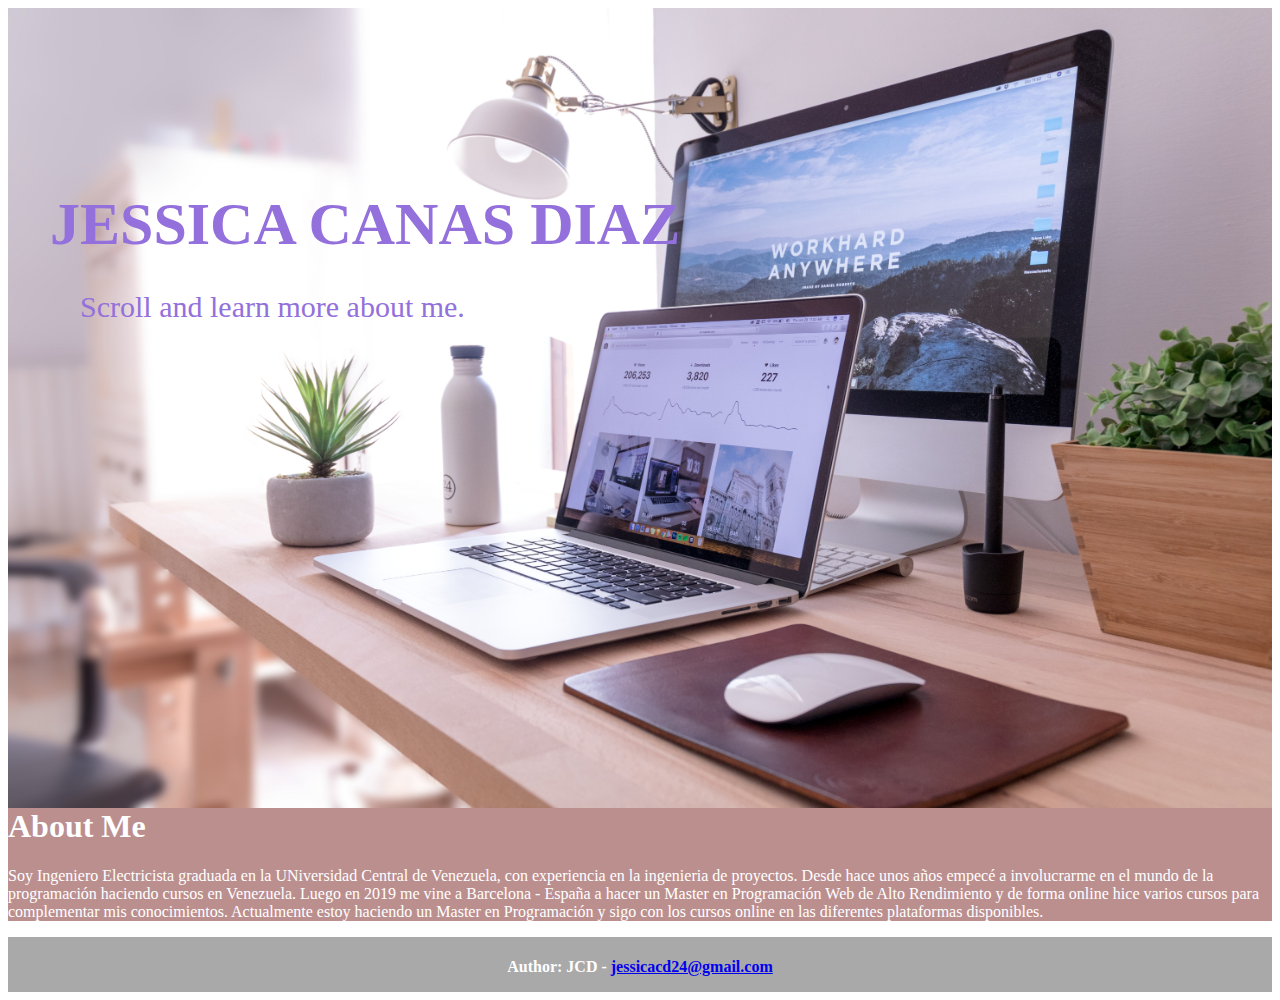
==== index-esp.html @ 5117cfdf "first commit" ====
<!DOCTYPE html>
<html>
<head>
    <title>Curriculum Jessica Canas Diaz</title>
    <link rel="stylesheet" href="css/index.css">
</head>
<body>
    <div class="header">
        <img class="headImage" src="img/desktop.jpg">
        <h1 class="name">JESSICA CANAS DIAZ</h1>
        <p class="learnMore">Scroll and learn more about me.</p>
    </div>
    <div class="aboutMe">
        <h1>About Me</h1>
        <p>Soy Ingeniero Electricista graduada en la UNiversidad Central de Venezuela, con experiencia en la ingenieria de proyectos.
            Desde hace unos años empecé a involucrarme en el mundo de la programación haciendo cursos en Venezuela. Luego en 2019
            me vine a Barcelona - España a hacer un Master en Programación Web de Alto Rendimiento y de forma online hice varios cursos
            para complementar mis conocimientos.
            Actualmente estoy haciendo un Master en Programación y sigo con los cursos online en las diferentes plataformas
            disponibles.
        </p>
    </div>

<footer>
    <p>Author: JCD - <a href="mailto:jessicacd24@gmail.com">jessicacd24@gmail.com</a></p>
</footer>
</body>
</html>
---- css/index.css ----
.headImage
{
    width: 100%;
    height: 800px;
    position: relative;
}

.name
{
    position: absolute;
    top: 150px;
    left: 50px;
    color: mediumpurple;
    font-size: 60px;
}

.learnMore
{
    position: absolute;
    top: 260px;
    left: 80px;
    color: mediumpurple;
    font-size: 30px;
}

.aboutMe
{
    background-color: rosybrown;
    color: white;
    margin-top: -25px;
}

.title
{
    padding-left: 300px;
    padding-top: 50px;
}

.description
{
    padding-left: 40px;
    padding-right: 350px;
    display: inline-block;
    font-size: 30px;
    text-align: justify;
}

.avatar
{
    border-radius: 50%;
    margin-left: 100px;
    height: 280px;
    width: 300px;
    float: left;
    margin-right: 40px;
}

footer
{
    background-color: darkgray;
    color: white;
    font-weight: bolder;
    text-align: center;
    width: 100%;
    text-decoration: none;
    height: 50px;
    padding-top: 5px;
}
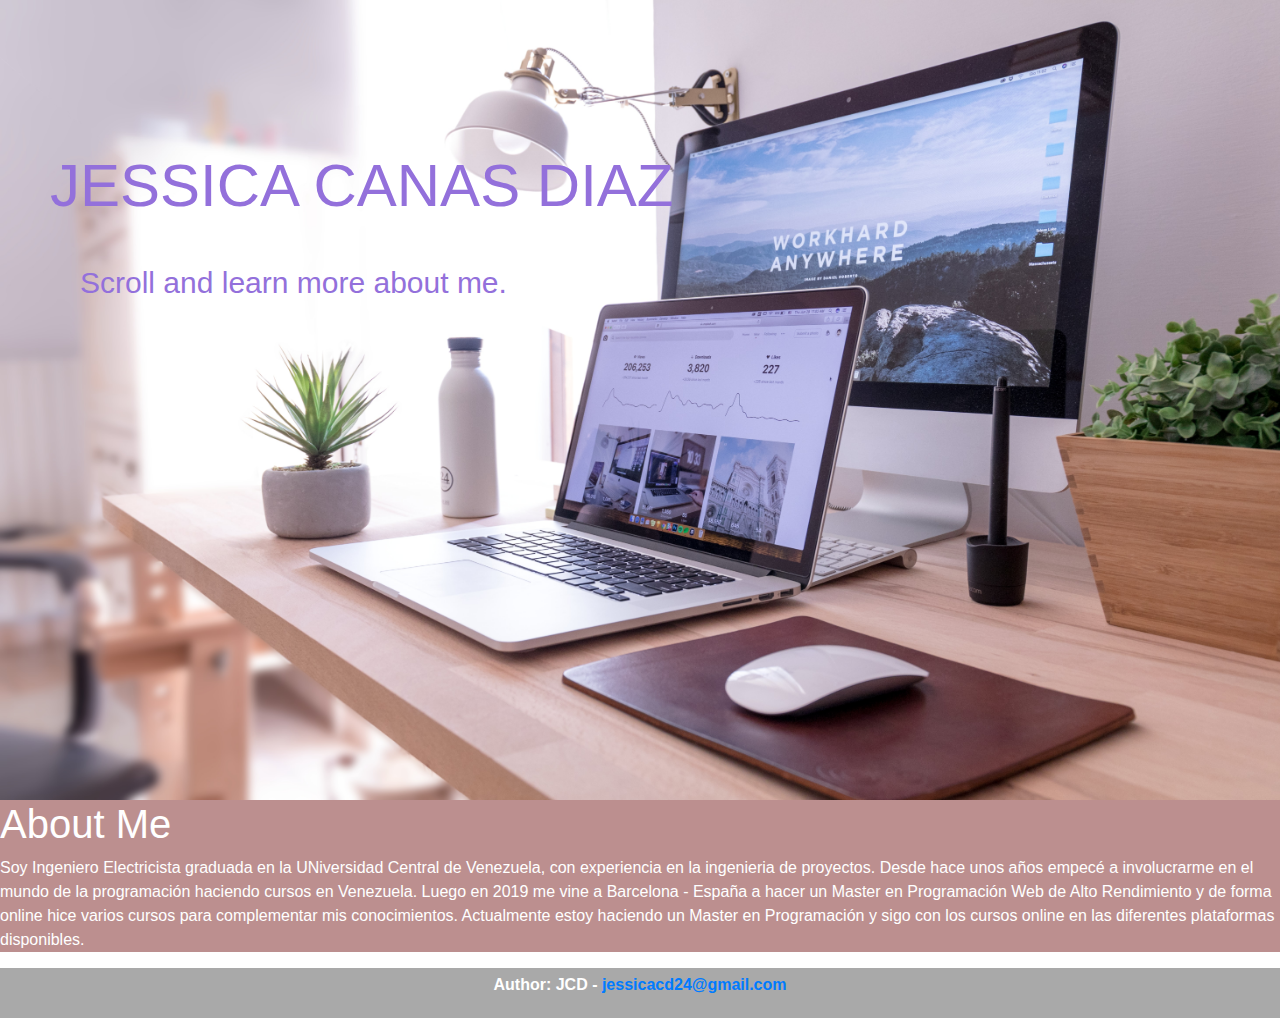
==== commit 79d181d4: "font-awesome, bootstrap and contact" ====
--- a/index-esp.html
+++ b/index-esp.html
@@ -3,6 +3,8 @@
 <head>
     <title>Curriculum Jessica Canas Diaz</title>
     <link rel="stylesheet" href="css/index.css">
+    <link rel="stylesheet" href="fontawesome-free-5.15.1-web/css/fontawesome.min.css">
+    <link rel="stylesheet" href="https://maxcdn.bootstrapcdn.com/bootstrap/4.0.0/css/bootstrap.min.css" integrity="sha384-Gn5384xqQ1aoWXA+058RXPxPg6fy4IWvTNh0E263XmFcJlSAwiGgFAW/dAiS6JXm" crossorigin="anonymous">
 </head>
 <body>
     <div class="header">
--- a/css/index.css
+++ b/css/index.css
@@ -27,13 +27,13 @@
 {
     background-color: rosybrown;
     color: white;
-    margin-top: -25px;
 }
 
 .title
 {
     padding-left: 300px;
     padding-top: 50px;
+    padding-bottom: 50px;
 }
 
 .description
@@ -55,6 +55,14 @@
     margin-right: 40px;
 }
 
+.contact
+{
+    padding-left: 300px;
+    padding-top: 50px;
+    padding-bottom: 20px;
+}
+
+
 footer
 {
     background-color: darkgray;
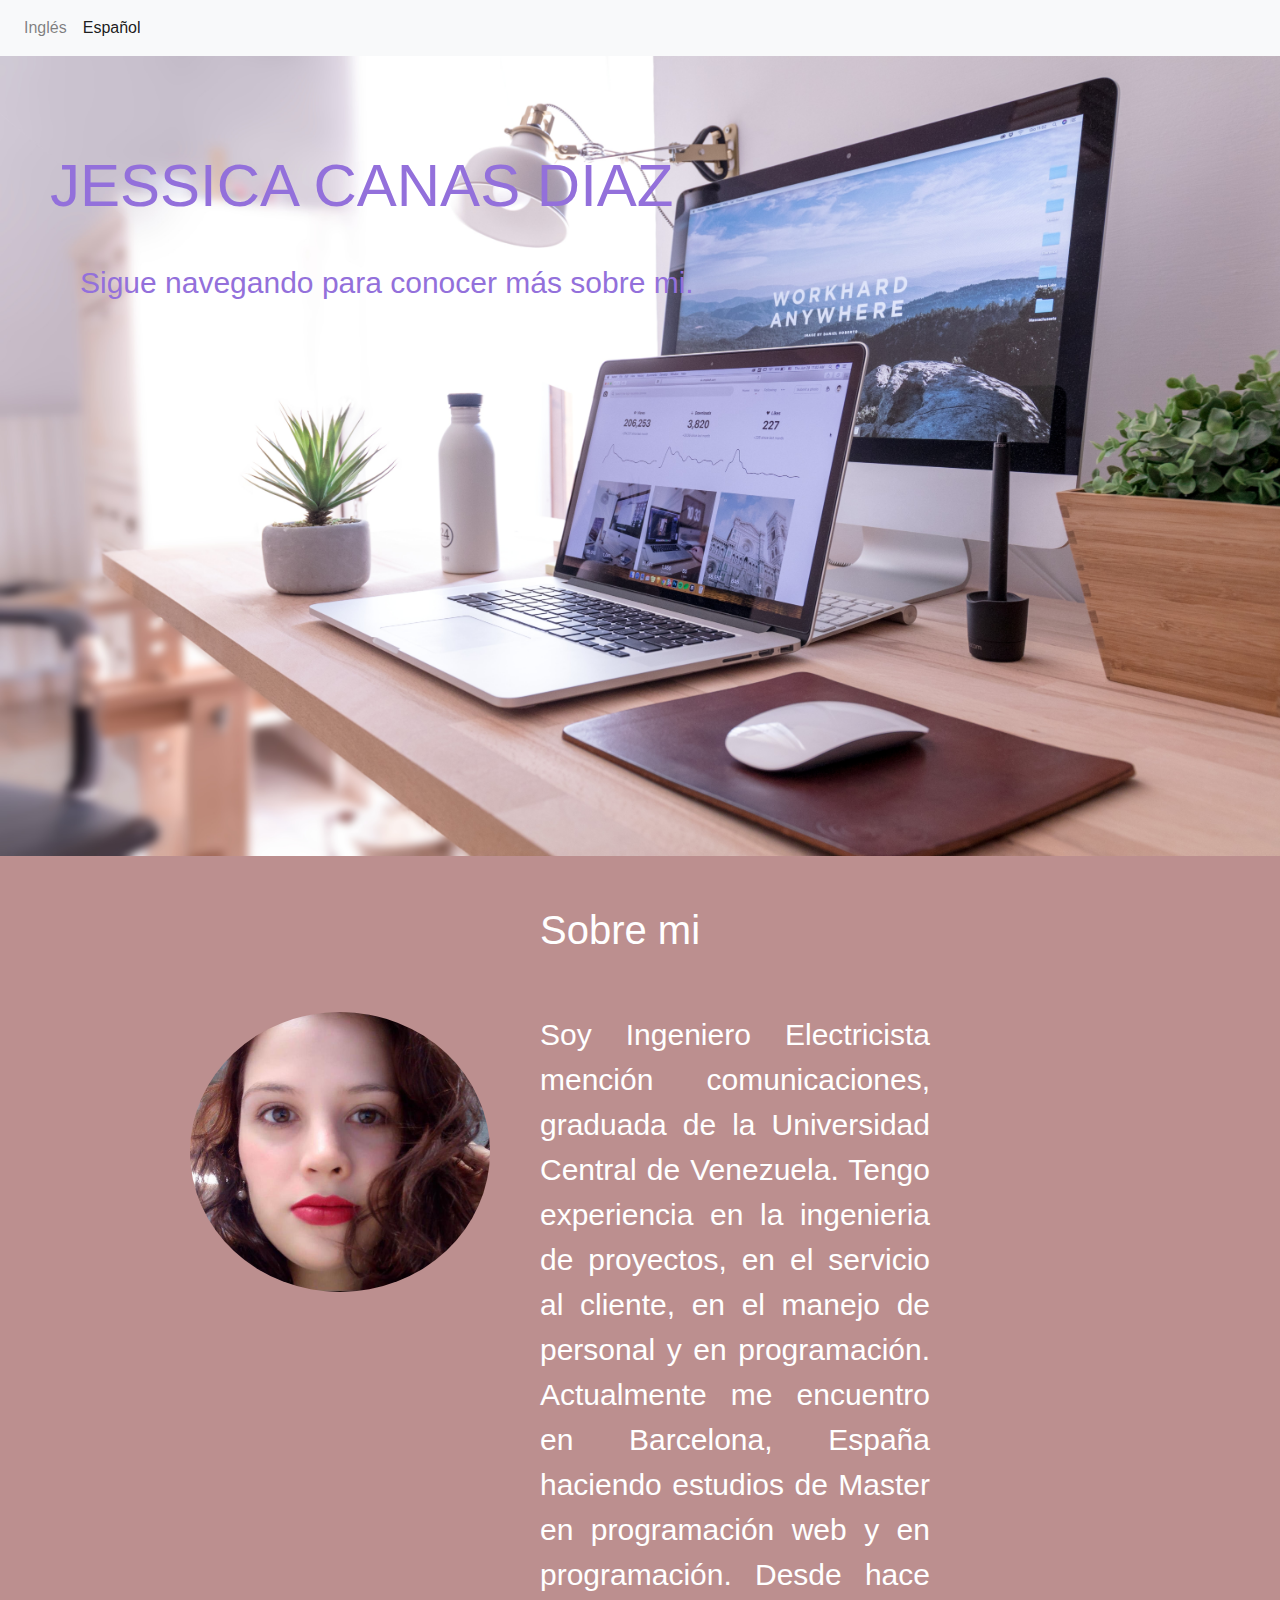
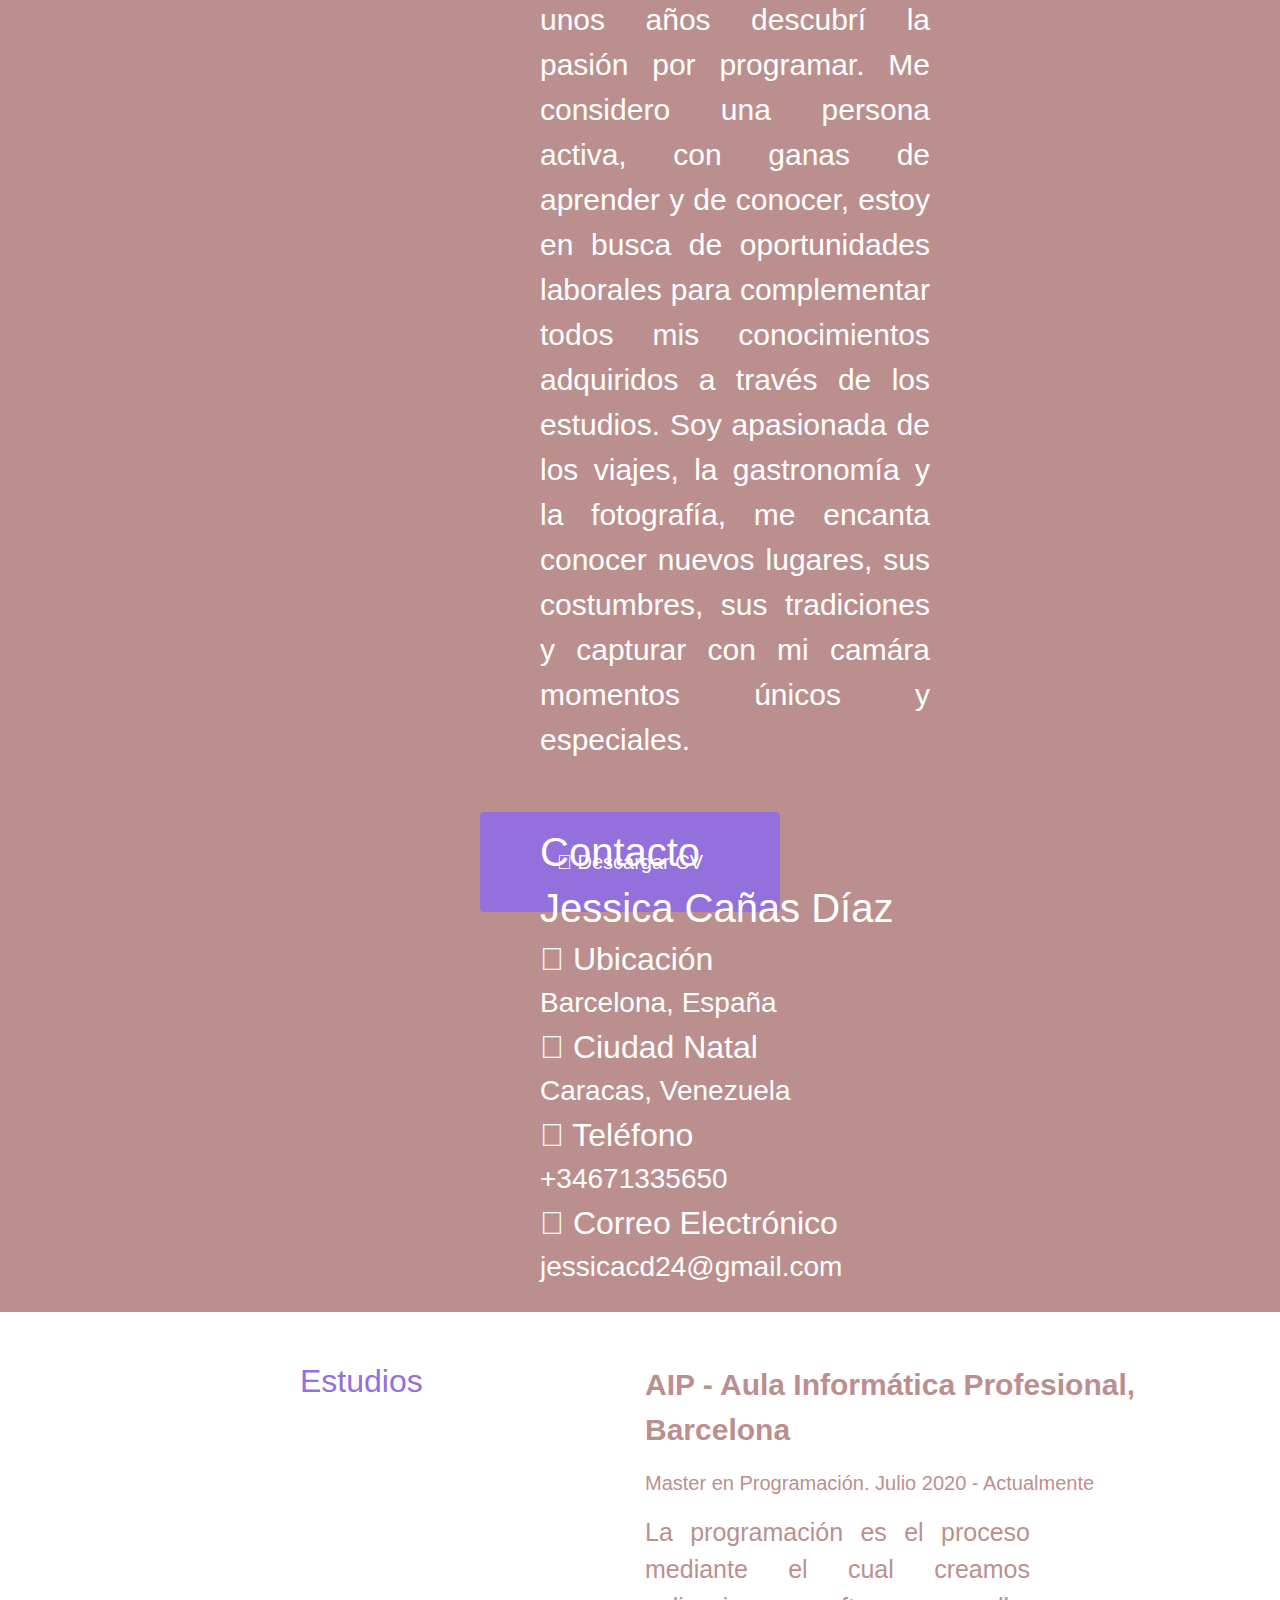
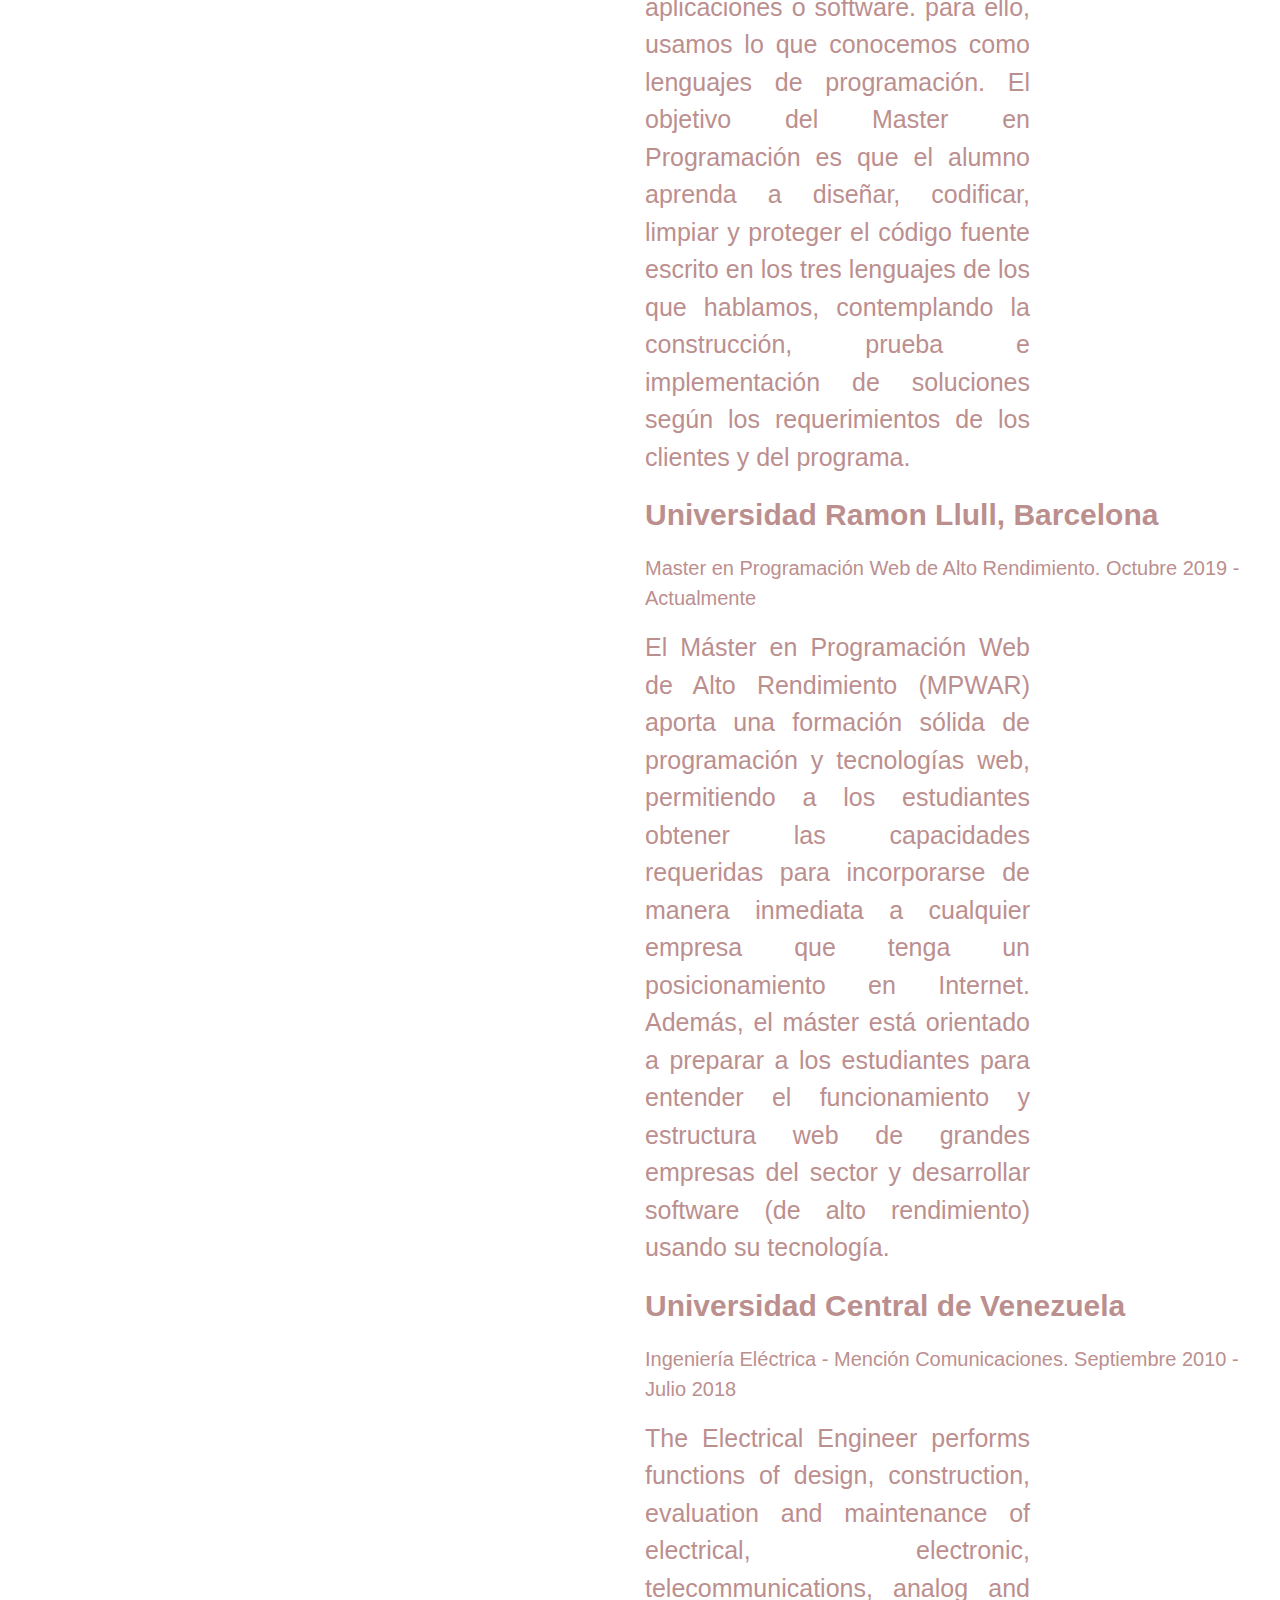
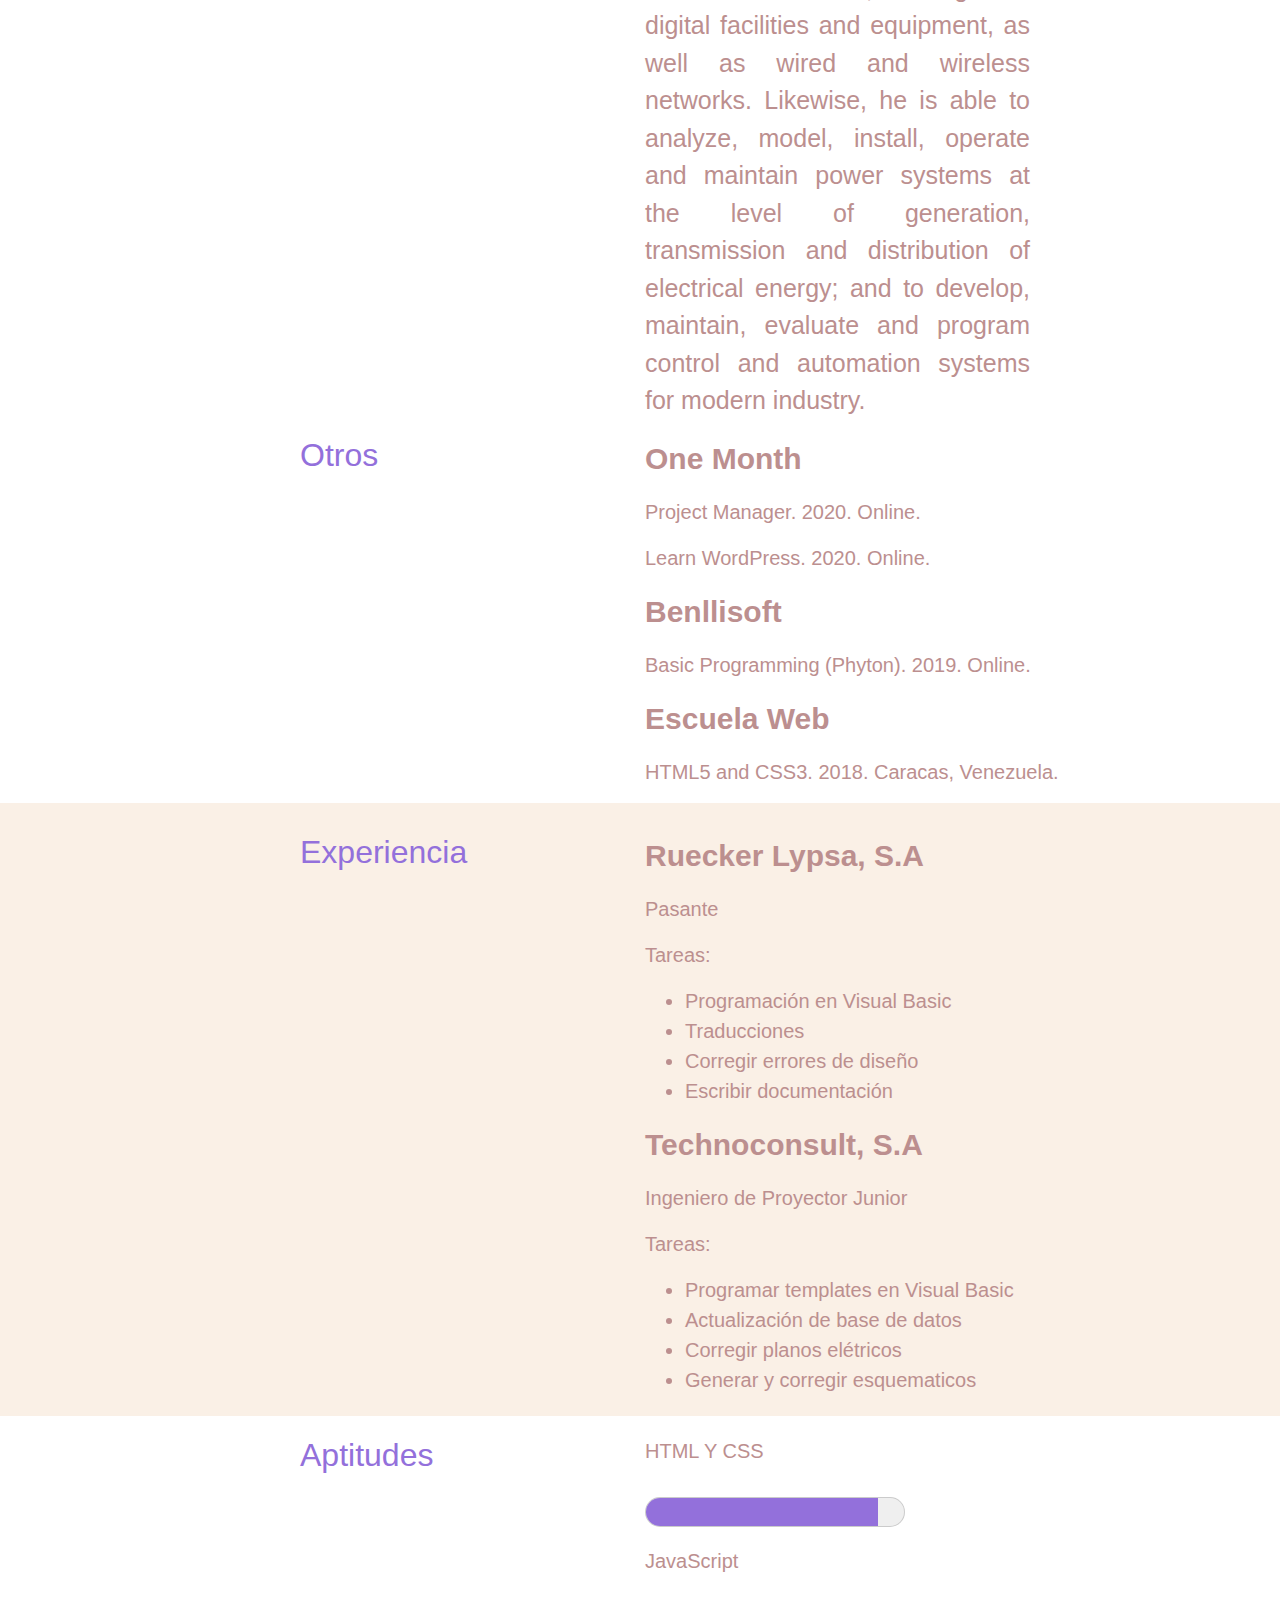
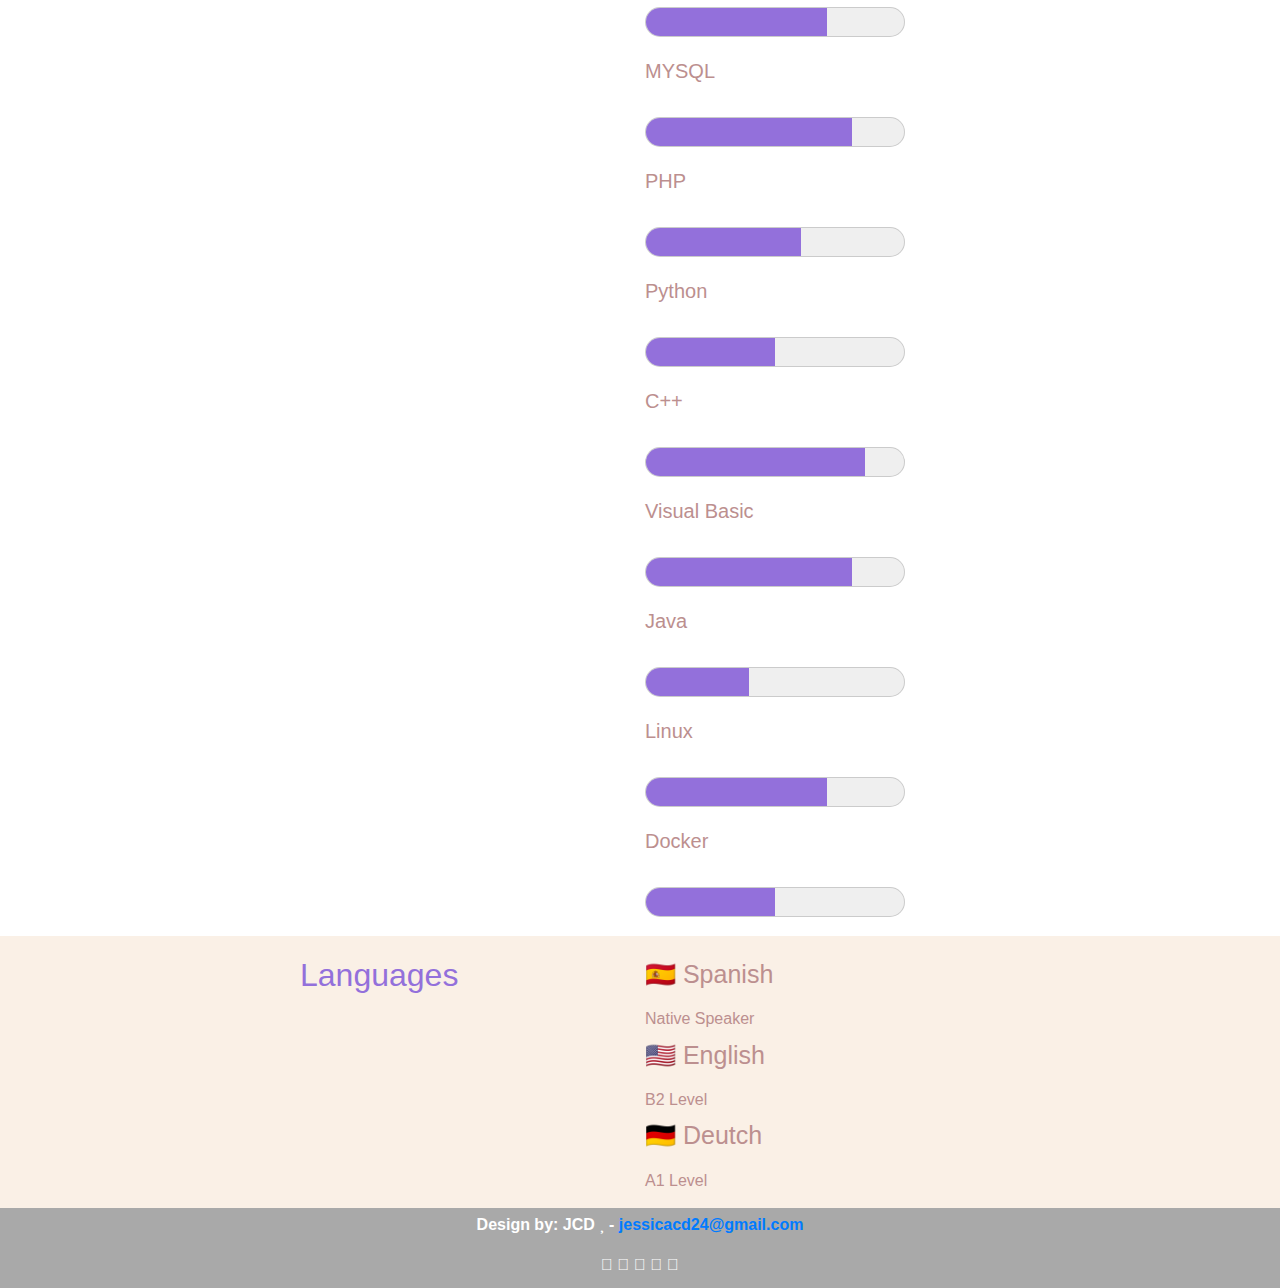
==== commit d4596118: "spanish version" ====
--- a/index-esp.html
+++ b/index-esp.html
@@ -1,30 +1,178 @@
 <!DOCTYPE html>
-<html>
+<html lang="en">
 <head>
+    <meta charset="UTF-8">
+    <meta name="viewport" content="width=device-width, initial-scale=1.0">
+    <meta http-equiv="X-UA-Compatible" content="ie=edge">
     <title>Curriculum Jessica Canas Diaz</title>
+    <link rel="icon" type="image/png" href="img/avatar.png" sizes="64x64">
     <link rel="stylesheet" href="css/index.css">
-    <link rel="stylesheet" href="fontawesome-free-5.15.1-web/css/fontawesome.min.css">
+    <link rel="stylesheet" href="css/fontawesome.min.css">
+    <link rel="stylesheet" href="https://cdnjs.cloudflare.com/ajax/libs/font-awesome/4.6.3/css/font-awesome.min.css">
     <link rel="stylesheet" href="https://maxcdn.bootstrapcdn.com/bootstrap/4.0.0/css/bootstrap.min.css" integrity="sha384-Gn5384xqQ1aoWXA+058RXPxPg6fy4IWvTNh0E263XmFcJlSAwiGgFAW/dAiS6JXm" crossorigin="anonymous">
 </head>
 <body>
-    <div class="header">
-        <img class="headImage" src="img/desktop.jpg">
-        <h1 class="name">JESSICA CANAS DIAZ</h1>
-        <p class="learnMore">Scroll and learn more about me.</p>
+<div class="menu">
+    <nav class="navbar navbar-expand-lg navbar-light bg-light">
+        <button class="navbar-toggler" type="button" data-toggle="collapse" data-target="#navbarNavAltMarkup" aria-controls="navbarNavAltMarkup" aria-expanded="false" aria-label="Toggle navigation">
+            <span class="navbar-toggler-icon"></span>
+        </button>
+        <div class="collapse navbar-collapse" id="navbarNavAltMarkup">
+            <div class="navbar-nav">
+                <a class="nav-item nav-link" href="index.html">Inglés</a>
+                <a class="nav-item nav-link active" href="index-esp.html">Español<span class="sr-only">(current)</span></a>
+            </div>
+        </div>
+    </nav>
+</div>
+<div class="header">
+    <img alt="Desktop" class="headImage" src="img/desktop.jpg"/>
+    <h1 class="name">JESSICA CANAS DIAZ</h1>
+    <p class="learnMore">Sigue navegando para conocer más sobre mi.</p>
+</div>
+<div class="aboutMe">
+    <h1 class="aboutMe-title">Sobre mi</h1>
+    <p class="description"><img alt="Avatar" class="avatar" src="img/avatar.jpeg"/>Soy Ingeniero Electricista mención
+        comunicaciones, graduada de la Universidad Central de Venezuela. Tengo experiencia en la ingenieria
+        de proyectos, en el servicio al cliente, en el manejo de personal y en programación.
+        Actualmente me encuentro en Barcelona, España haciendo estudios de Master en programación web y en
+        programación.
+        Desde hace unos años descubrí la pasión por programar.
+        Me considero una persona activa, con ganas de aprender y de conocer, estoy en busca de oportunidades
+        laborales para complementar todos mis conocimientos adquiridos a través de los estudios.
+        Soy apasionada de los viajes, la gastronomía y la fotografía, me encanta conocer nuevos lugares, sus
+        costumbres, sus tradiciones y capturar con mi camára momentos únicos y especiales.
+    </p>
+    <div class="contact">
+        <h1 class="contactTitle">Contacto</h1>
+        <h1 class="contactName">Jessica Cañas Díaz</h1>
+        <h2><i class="fas fa-globe-americas"></i> Ubicación</h2>
+        <h3>Barcelona, España</h3>
+        <h2><i class="fas fa-globe"> </i> Ciudad Natal</h2>
+        <h3>Caracas, Venezuela</h3>
+        <h2><i class="fas fa-phone-alt"> </i> Teléfono</h2>
+        <h3>+34671335650</h3>
+        <h2><i class="fas fa-envelope-open-text"> </i> Correo Electrónico</h2>
+        <h3>jessicacd24@gmail.com</h3>
     </div>
-    <div class="aboutMe">
-        <h1>About Me</h1>
-        <p>Soy Ingeniero Electricista graduada en la UNiversidad Central de Venezuela, con experiencia en la ingenieria de proyectos.
-            Desde hace unos años empecé a involucrarme en el mundo de la programación haciendo cursos en Venezuela. Luego en 2019
-            me vine a Barcelona - España a hacer un Master en Programación Web de Alto Rendimiento y de forma online hice varios cursos
-            para complementar mis conocimientos.
-            Actualmente estoy haciendo un Master en Programación y sigo con los cursos online en las diferentes plataformas
-            disponibles.
+    <button type="button" class="btn btn-success" id="btn"> <i class="fas fa-download"></i> <a id="resume-link" href="doc/JessicaCanasResume.pdf">Descargar CV</a> </button>
+</div>
+<div class="education">
+    <h2 class="education-title">Estudios</h2>
+    <div class="education-degree">
+        <p class="generic-title">AIP - Aula Informática Profesional, Barcelona</p>
+        <p>Master en Programación. Julio 2020 - Actualmente</p>
+        <p class="generic-description">La programación es el proceso mediante el cual creamos aplicaciones
+            o software. para ello, usamos lo que conocemos como lenguajes de programación. El objetivo del
+            Master en Programación es que el alumno aprenda a diseñar, codificar, limpiar y proteger el
+            código fuente escrito en los tres lenguajes de los que hablamos, contemplando la construcción,
+            prueba e implementación de soluciones según los requerimientos de los clientes y del programa.
+        </p>
+
+        <p class="generic-title">Universidad Ramon Llull, Barcelona</p>
+        <p>Master en Programación Web de Alto Rendimiento. Octubre 2019 - Actualmente</p>
+        <p class="generic-description">El Máster en Programación Web de Alto Rendimiento (MPWAR) aporta
+            una formación sólida de programación y tecnologías web, permitiendo a los estudiantes obtener
+            las capacidades requeridas para incorporarse de manera inmediata a cualquier empresa que tenga
+            un posicionamiento en Internet. Además, el máster está orientado a preparar a los estudiantes
+            para entender el funcionamiento y estructura web de grandes empresas del sector y desarrollar
+            software (de alto rendimiento) usando su tecnología.
+        </p>
+
+        <p class="generic-title">Universidad Central de Venezuela</p>
+        <p>Ingeniería Eléctrica - Mención Comunicaciones. Septiembre 2010 - Julio 2018</p>
+        <p class="generic-description">The Electrical Engineer performs functions of design, construction,
+            evaluation and maintenance of electrical, electronic, telecommunications, analog and digital
+            facilities and equipment, as well as wired and wireless networks. Likewise, he is able to
+            analyze, model, install, operate and maintain power systems at the level of generation,
+            transmission and distribution of electrical energy; and to develop, maintain, evaluate and
+            program control and automation systems for modern industry.
         </p>
     </div>
+    <h2 class="education-title">Otros</h2>
+    <div class="education-degree">
+        <p class="generic-title">One Month</p>
+        <p>Project Manager.  2020. Online.</p>
+        <p>Learn WordPress.  2020. Online.</p>
+        <p class="generic-title">Benllisoft</p>
+        <p>Basic Programming (Phyton).  2019. Online.</p>
+        <p class="generic-title">Escuela Web</p>
+        <p>HTML5 and CSS3.  2018. Caracas, Venezuela.</p>
+    </div>
+</div>
+<div class="work">
+    <h2 class="education-title">Experiencia</h2>
+    <div class="education-degree">
+        <p class="generic-title">Ruecker Lypsa, S.A</p>
+        <p>Pasante</p>
+        <p>Tareas:</p>
+        <ul>
+            <li>Programación en Visual Basic</li>
+            <li>Traducciones</li>
+            <li>Corregir errores de diseño</li>
+            <li>Escribir documentación</li>
+        </ul>
+
+        <p class="generic-title">Technoconsult, S.A</p>
+        <p>Ingeniero de Proyector Junior</p>
+        <p>Tareas:</p>
+        <ul>
+            <li>Programar templates en Visual Basic</li>
+            <li>Actualización de base de datos</li>
+            <li>Corregir planos elétricos</li>
+            <li>Generar y corregir esquematicos</li>
+        </ul>
+    </div>
+</div>
+
+<div class="skills">
+    <h2 class="education-title">Aptitudes</h2>
+
+    <div class="education-degree">
+        <p>HTML Y CSS</p>
+        <meter min="0" max="100" value="90"></meter>
+        <p>JavaScript</p>
+        <meter min="0" max="100" value="70"></meter>
+        <p>MYSQL</p>
+        <meter min="0" max="100" value="80"></meter>
+        <p>PHP</p>
+        <meter min="0" max="100" value="60"></meter>
+        <p>Python</p>
+        <meter min="0" max="100" value="50"></meter>
+        <p>C++</p>
+        <meter min="0" max="100" value="85"></meter>
+        <p>Visual Basic</p>
+        <meter min="0" max="100" value="80"></meter>
+        <p>Java</p>
+        <meter min="0" max="100" value="40"></meter>
+        <p>Linux</p>
+        <meter min="0" max="100" value="70"></meter>
+        <p>Docker</p>
+        <meter min="0" max="100" value="50"></meter>
+    </div>
+</div>
+
+<div class="languages">
+    <h2 class="education-title">Languages</h2>
+    <div class="education-degree">
+        <p style="font-size: 25px;">&#x1F1EA;&#x1F1F8; Spanish</p>
+        <h6>Native Speaker</h6>
+        <p style="font-size: 25px;">&#x1f1fa;&#x1f1f2; English</p>
+        <h6>B2 Level</h6>
+        <p style="font-size: 25px;">&#x1f1e9;&#x1f1ea; Deutch</p>
+        <h6>A1 Level</h6>
+    </div>
+</div>
 
 <footer>
-    <p>Author: JCD - <a href="mailto:jessicacd24@gmail.com">jessicacd24@gmail.com</a></p>
+    <p>Design by: JCD  <i class="fas fa-heart"> </i> - <a href="mailto:jessicacd24@gmail.com">jessicacd24@gmail.com</a></p>
+    <div class="media-author">
+        <i class="fab fa-github-square"><a href="https://github.com/jessicacd24/"></a></i>
+        <i class="fab fa-facebook-square"><a href="https://www.facebook.com/jessica.canas.585"></a></i>
+        <i class="fab fa-twitter-square"><a href="https://twitter.com/jekanas"></a> </i>
+        <i class="fab fa-instagram-square"><a href="https://www.instagram.com/jess_2403/"></a></i>
+        <i class="fab fa-linkedin"><a href="https://www.linkedin.com/in/jessica-ca%C3%B1as-18683a124/"></a> </i>
+    </div>
 </footer>
 </body>
-</html>+</html>
--- a/css/index.css
+++ b/css/index.css
@@ -27,41 +27,149 @@
 {
     background-color: rosybrown;
     color: white;
+    padding-left: 540px;
 }
 
-.title
+.aboutMe-title
 {
-    padding-left: 300px;
     padding-top: 50px;
     padding-bottom: 50px;
 }
 
 .description
 {
-    padding-left: 40px;
     padding-right: 350px;
-    display: inline-block;
     font-size: 30px;
     text-align: justify;
 }
 
 .avatar
 {
+    margin-left: -350px;
     border-radius: 50%;
-    margin-left: 100px;
     height: 280px;
     width: 300px;
-    float: left;
-    margin-right: 40px;
+    position: absolute;
 }
 
 .contact
 {
-    padding-left: 300px;
     padding-top: 50px;
     padding-bottom: 20px;
 }
 
+#btn
+{
+    float: right;
+    margin-top: -500px;
+    margin-right: 500px;
+    width: 300px;
+    height: 100px;
+    font-size: 20px;
+    background-color: mediumpurple;
+    border-color: mediumpurple;
+    cursor: pointer;
+}
+
+#btn:focus
+{
+    outline: none;
+    box-shadow: none;
+    border:2px solid transparent;
+    background-color: purple;
+}
+
+#btn:hover
+{
+    background-color: purple;
+    border:2px solid transparent;
+    box-shadow: none;
+}
+
+#resume-link:link, #resume-link:visited, #resume-link:active
+{
+    text-decoration:none;
+    color: white;
+}
+
+.education
+{
+    background-color: white;
+    padding-top: 50px;
+}
+
+.education-title
+{
+    padding-left: 300px;
+    color: mediumpurple;
+    float: left;
+}
+
+.generic-title
+{
+    font-weight: bolder;
+    font-size: 30px;
+}
+
+.generic-description
+{
+    text-align: justify;
+    font-size: 25px;
+    padding-right: 250px;
+}
+
+.education-degree
+{
+    padding-left: 645px;
+    font-size: 20px;
+    color: rosybrown;
+}
+
+.work
+{
+    background-color: linen;
+    padding-top: 30px;
+    padding-bottom: 5px;
+}
+
+#ruecker
+{
+    padding-left: 265px;
+}
+
+#technoconsult
+{
+    padding-left: 640px;
+}
+
+.skills
+{
+    background-color: white;
+    padding-top: 20px;
+}
+
+#html
+{
+    padding-left: 265px;
+}
+
+.languages
+{
+    background-color: linen;
+    padding-top: 20px;
+    padding-bottom: 10px;
+}
+
+meter
+{
+    height: 60px;
+    width: 260px;
+}
+
+meter::-webkit-meter-optimum-value
+{
+    background: mediumpurple;
+}
 
 footer
 {
@@ -71,6 +179,6 @@
     text-align: center;
     width: 100%;
     text-decoration: none;
-    height: 50px;
+    height: 80px;
     padding-top: 5px;
 }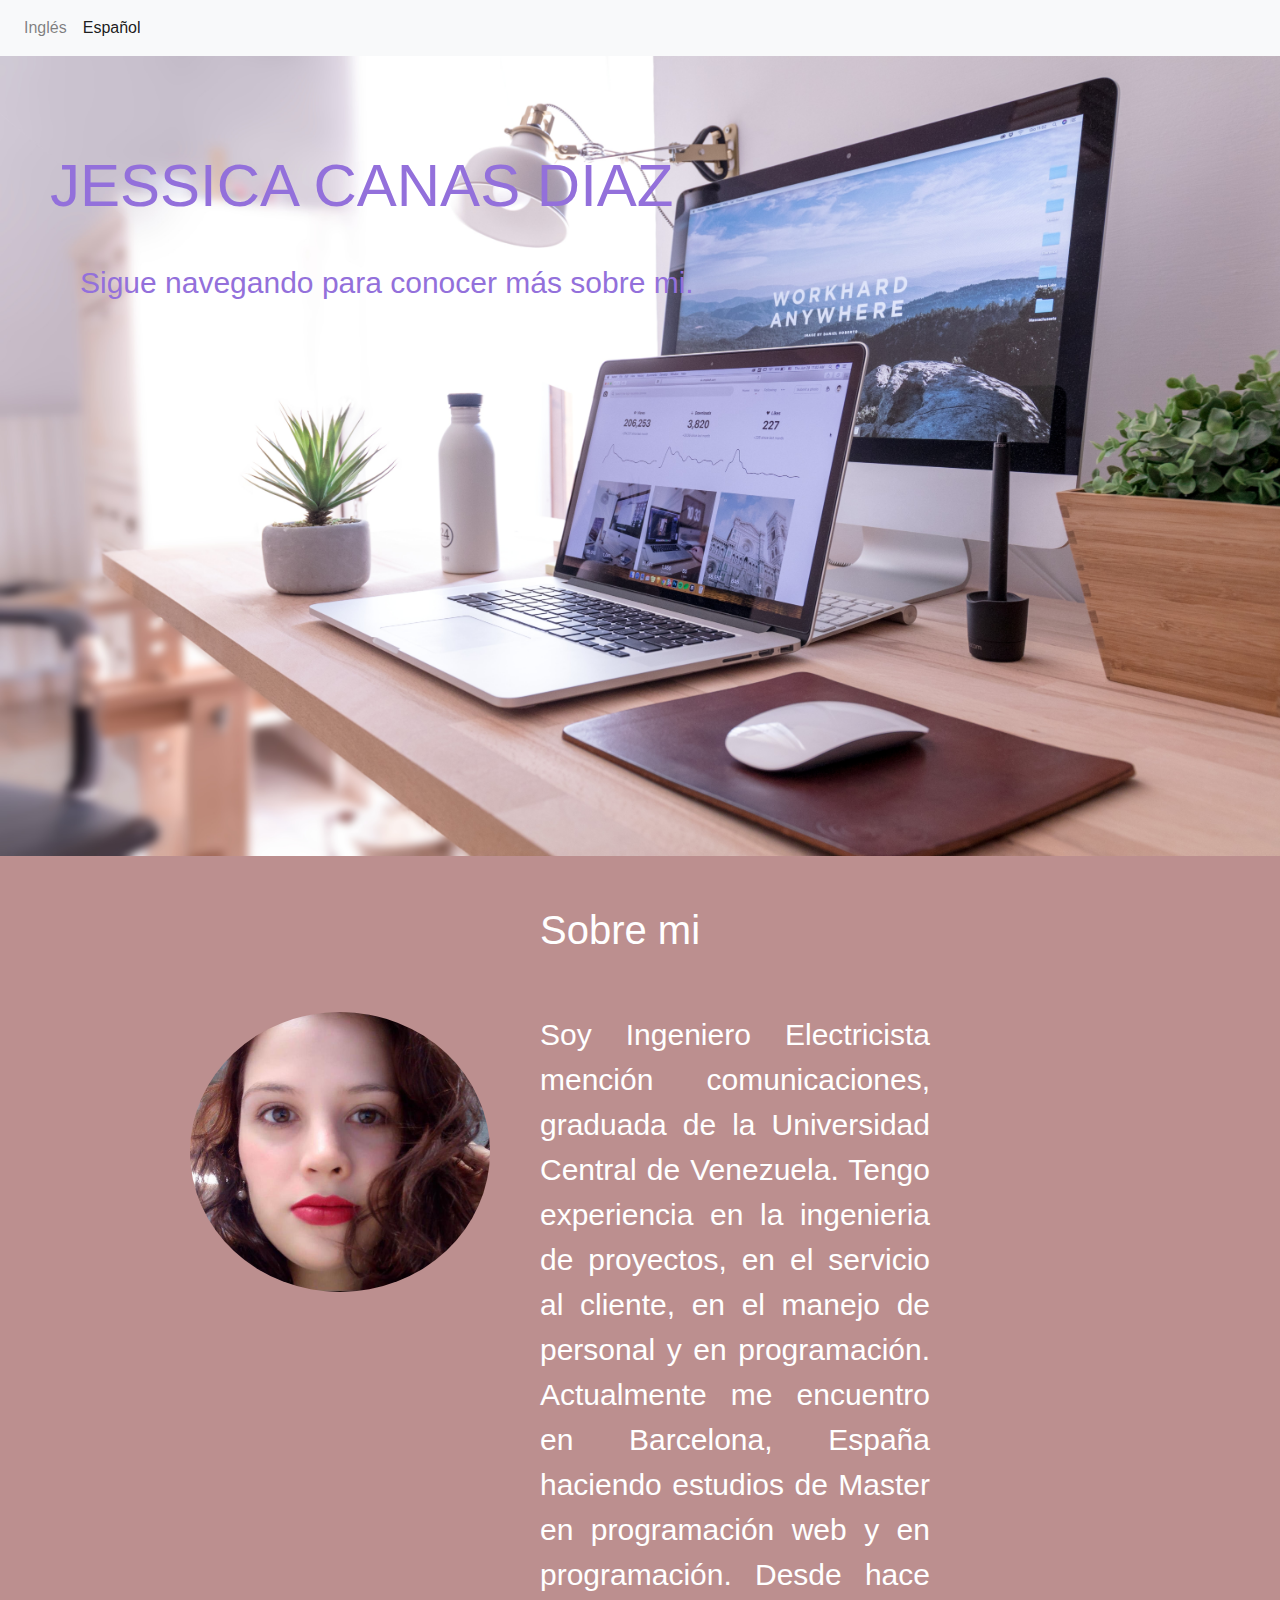
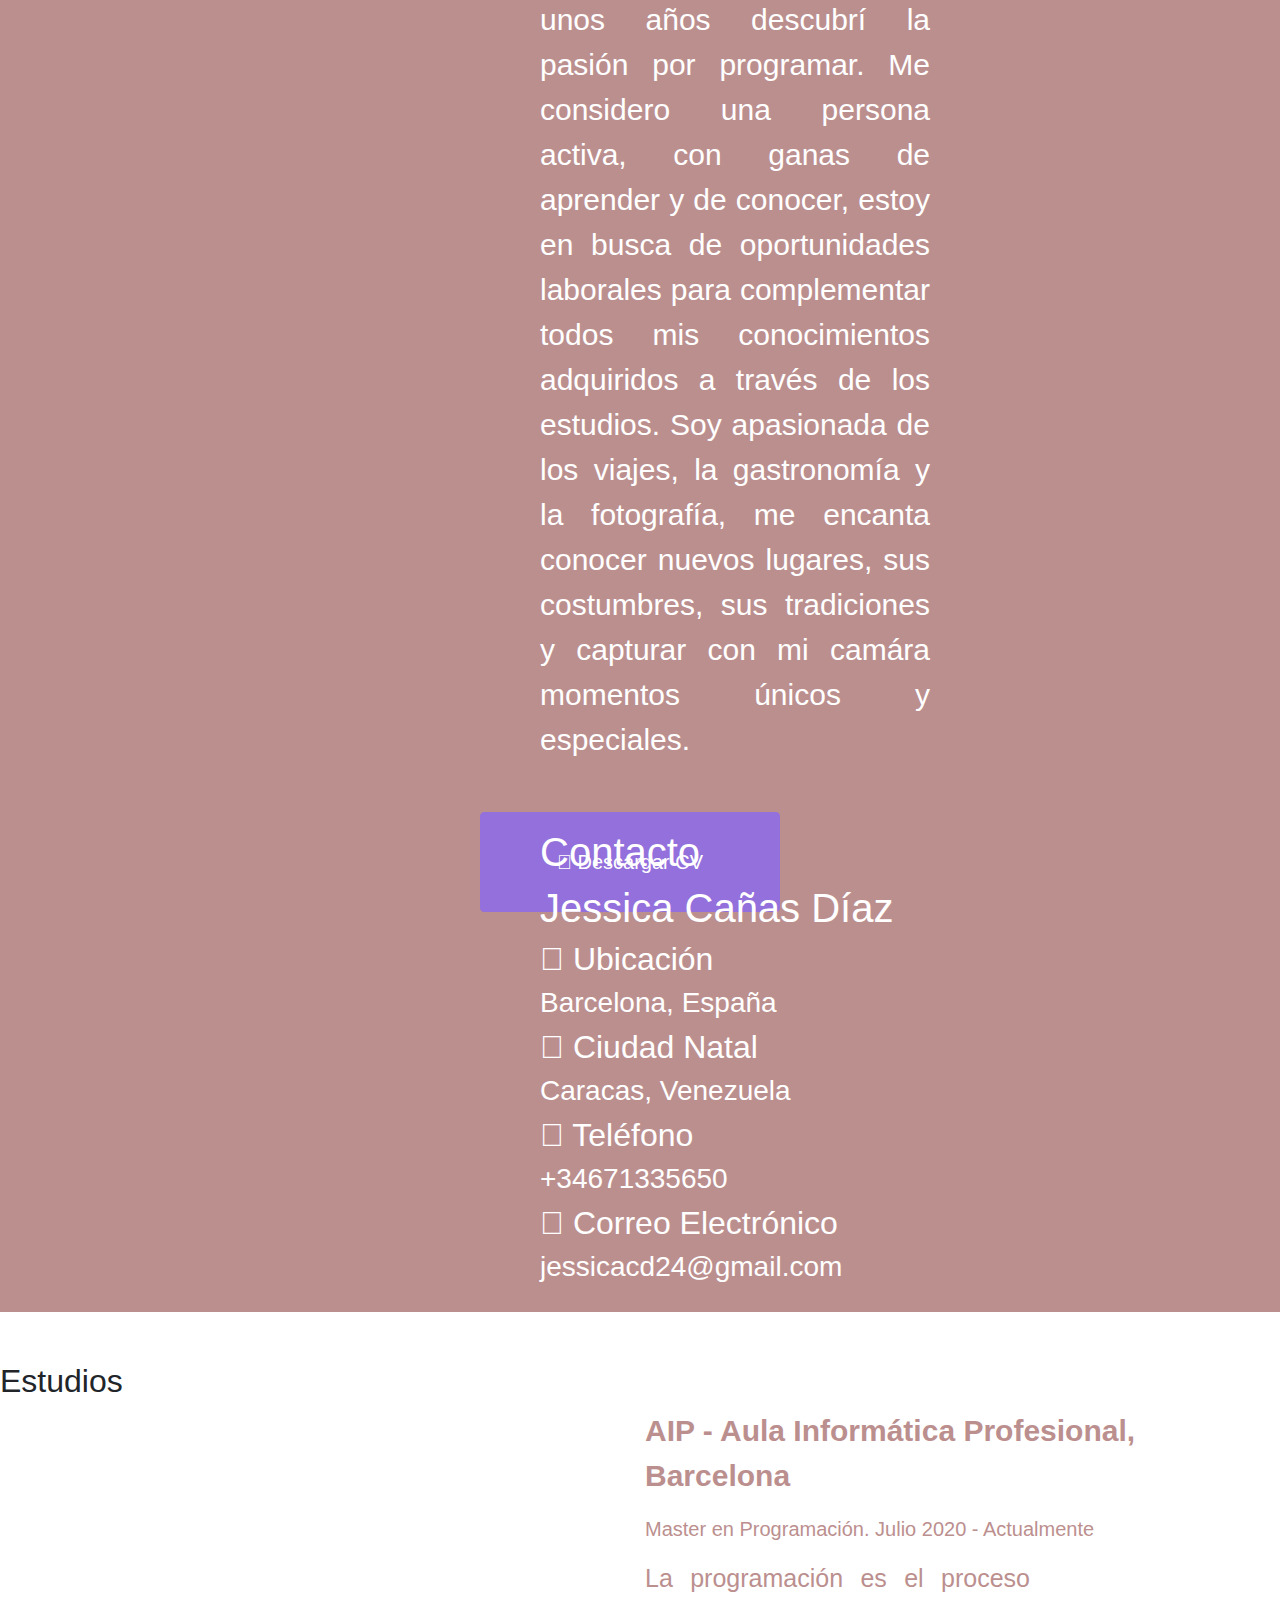
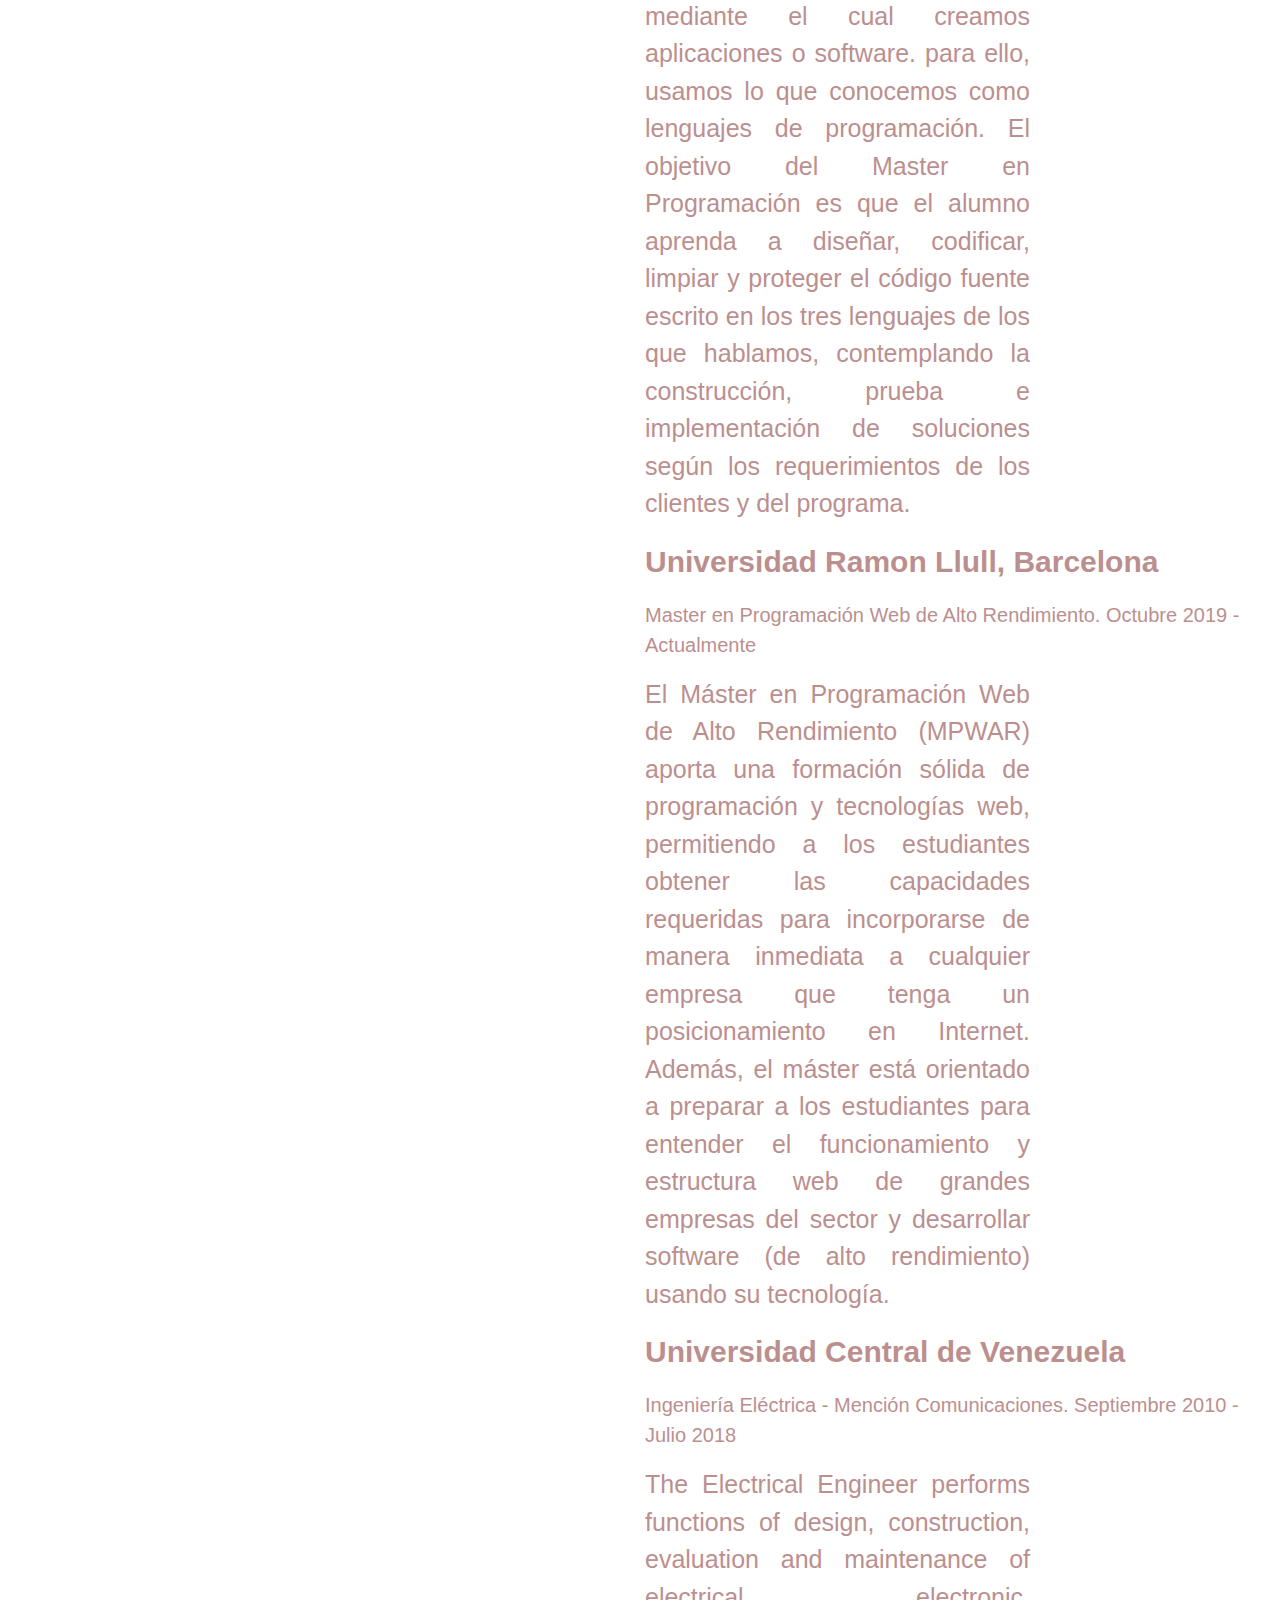
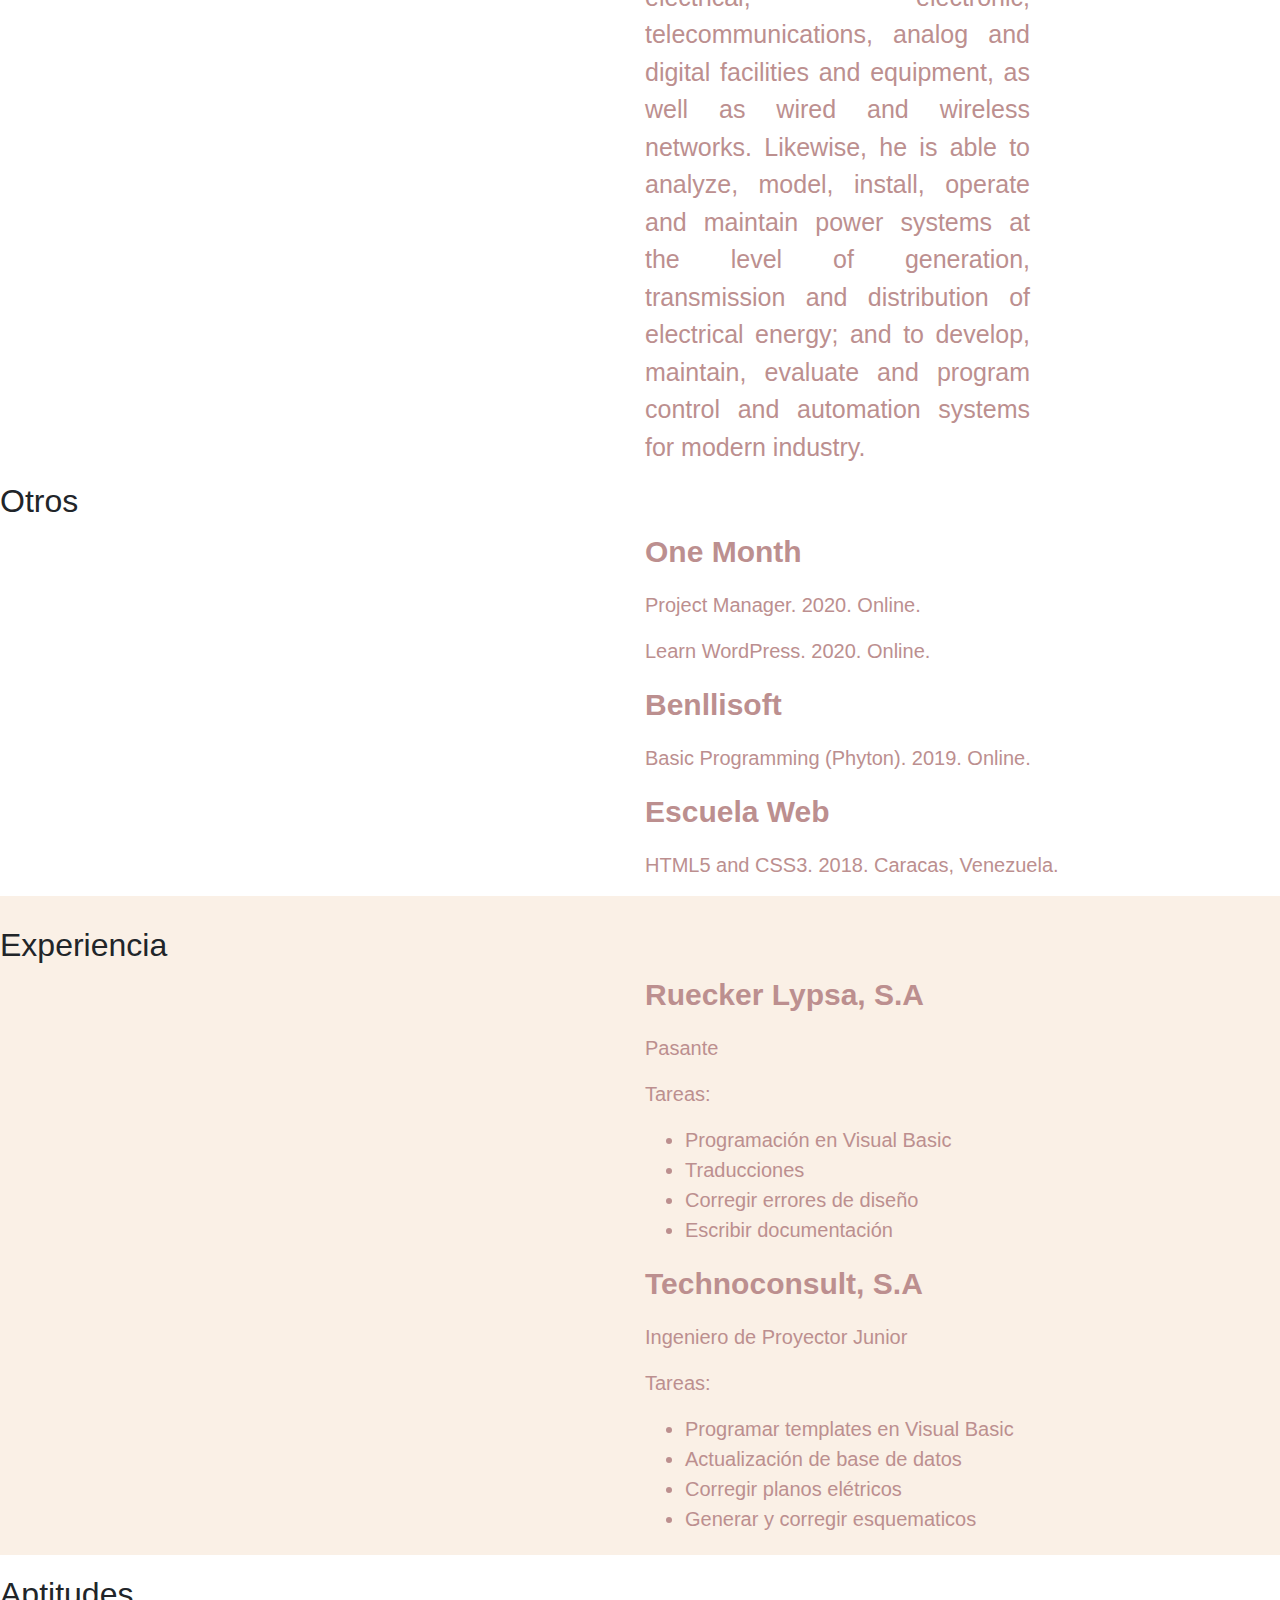
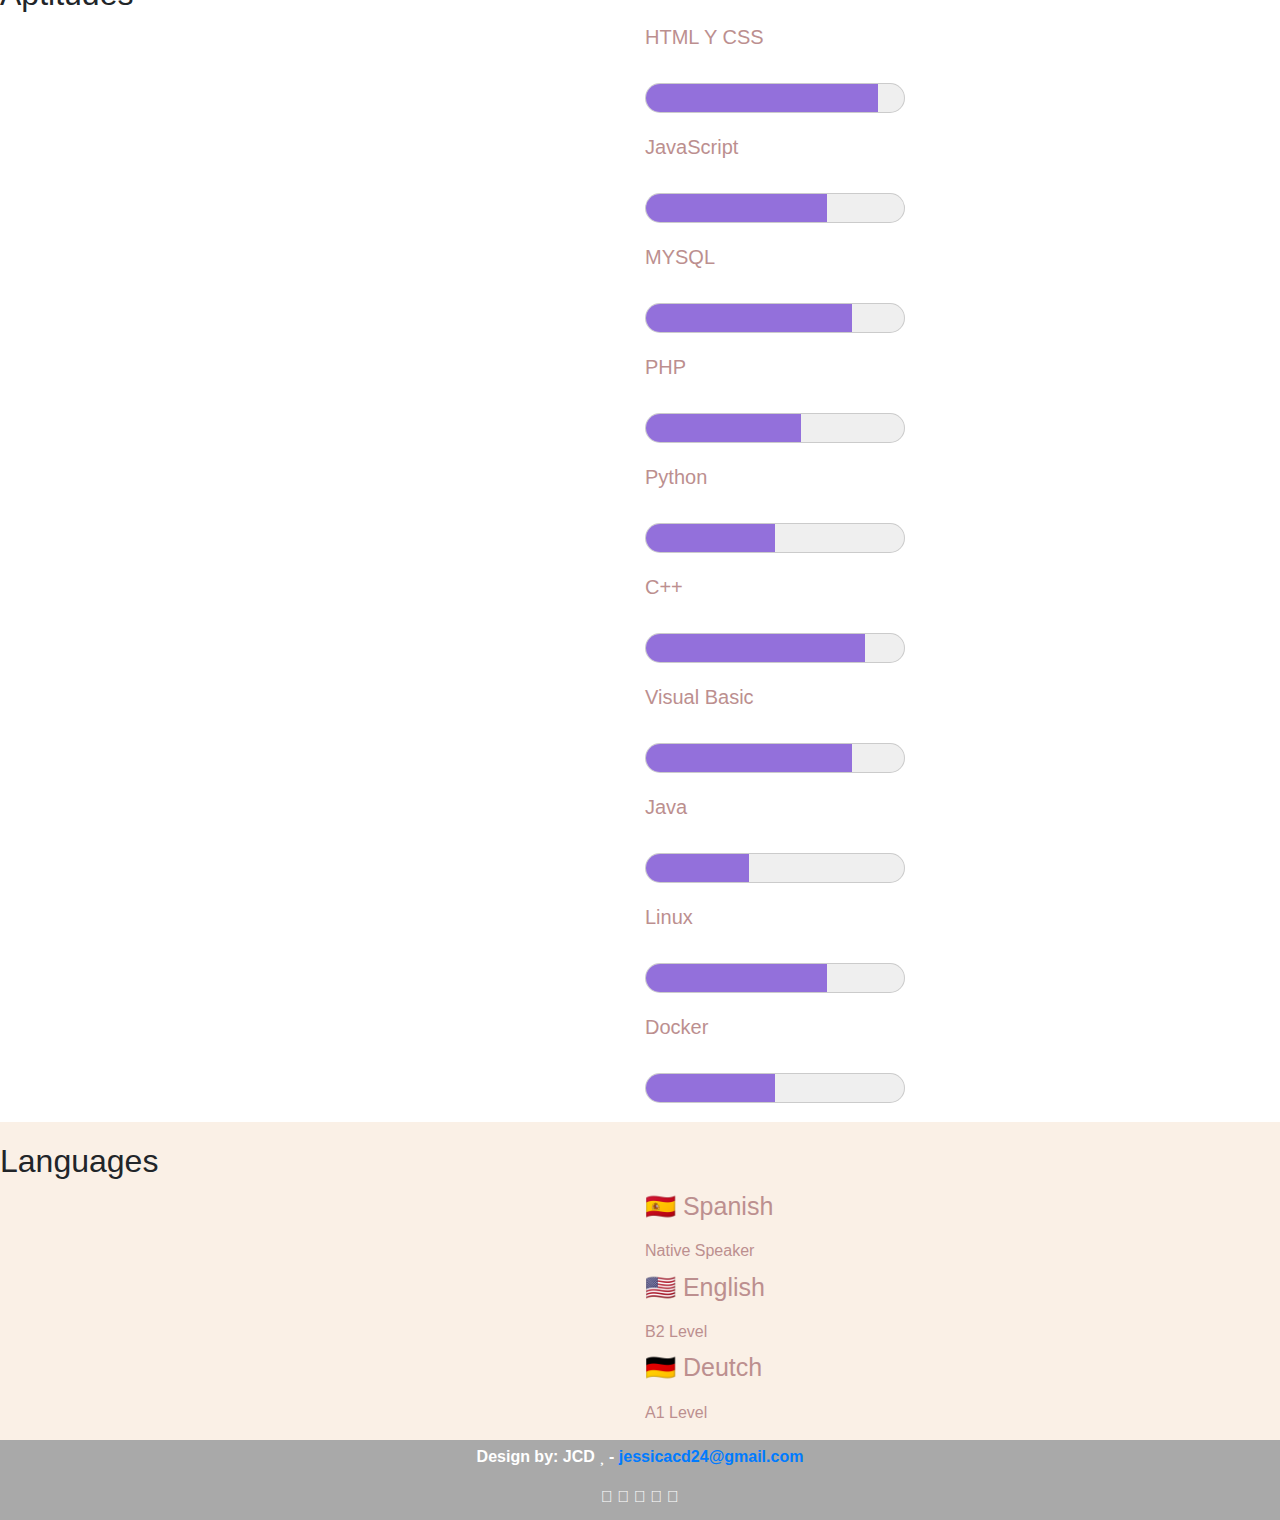
==== commit 73d628e0: "general improvements" ====
--- a/index-esp.html
+++ b/index-esp.html
@@ -12,167 +12,171 @@
     <link rel="stylesheet" href="https://maxcdn.bootstrapcdn.com/bootstrap/4.0.0/css/bootstrap.min.css" integrity="sha384-Gn5384xqQ1aoWXA+058RXPxPg6fy4IWvTNh0E263XmFcJlSAwiGgFAW/dAiS6JXm" crossorigin="anonymous">
 </head>
 <body>
-<div class="menu">
-    <nav class="navbar navbar-expand-lg navbar-light bg-light">
-        <button class="navbar-toggler" type="button" data-toggle="collapse" data-target="#navbarNavAltMarkup" aria-controls="navbarNavAltMarkup" aria-expanded="false" aria-label="Toggle navigation">
-            <span class="navbar-toggler-icon"></span>
-        </button>
-        <div class="collapse navbar-collapse" id="navbarNavAltMarkup">
-            <div class="navbar-nav">
-                <a class="nav-item nav-link" href="index.html">Inglés</a>
-                <a class="nav-item nav-link active" href="index-esp.html">Español<span class="sr-only">(current)</span></a>
+    <div class="menu">
+        <nav class="navbar navbar-expand-lg navbar-light bg-light">
+            <button class="navbar-toggler" type="button" data-toggle="collapse" data-target="#navbarNavAltMarkup" aria-controls="navbarNavAltMarkup" aria-expanded="false" aria-label="Toggle navigation">
+                <span class="navbar-toggler-icon"></span>
+            </button>
+            <div class="collapse navbar-collapse" id="navbarNavAltMarkup">
+                <div class="navbar-nav">
+                    <a class="nav-item nav-link" href="index.html">Inglés</a>
+                    <a class="nav-item nav-link active" href="index-esp.html">Español<span class="sr-only">(current)</span></a>
+                </div>
             </div>
+        </nav>
+    </div>
+
+    <div class="header">
+        <img alt="Desktop" class="headImage" src="img/desktop.jpg"/>
+        <h1 class="name">JESSICA CANAS DIAZ</h1>
+        <p class="learnMore">Sigue navegando para conocer más sobre mi.</p>
+    </div>
+
+    <div class="aboutMe">
+        <h1 class="aboutMe-title">Sobre mi</h1>
+        <p class="description"><img alt="Avatar" class="avatar" src="img/avatar.jpeg"/>Soy Ingeniero Electricista mención
+            comunicaciones, graduada de la Universidad Central de Venezuela. Tengo experiencia en la ingenieria
+            de proyectos, en el servicio al cliente, en el manejo de personal y en programación.
+            Actualmente me encuentro en Barcelona, España haciendo estudios de Master en programación web y en
+            programación.
+            Desde hace unos años descubrí la pasión por programar.
+            Me considero una persona activa, con ganas de aprender y de conocer, estoy en busca de oportunidades
+            laborales para complementar todos mis conocimientos adquiridos a través de los estudios.
+            Soy apasionada de los viajes, la gastronomía y la fotografía, me encanta conocer nuevos lugares, sus
+            costumbres, sus tradiciones y capturar con mi camára momentos únicos y especiales.
+        </p>
+        <div class="contact">
+            <h1 class="contactTitle">Contacto</h1>
+            <h1 class="contactName">Jessica Cañas Díaz</h1>
+            <h2><i class="fas fa-globe-americas"></i> Ubicación</h2>
+            <h3>Barcelona, España</h3>
+            <h2><i class="fas fa-globe"> </i> Ciudad Natal</h2>
+            <h3>Caracas, Venezuela</h3>
+            <h2><i class="fas fa-phone-alt"> </i> Teléfono</h2>
+            <h3>+34671335650</h3>
+            <h2><i class="fas fa-envelope-open-text"> </i> Correo Electrónico</h2>
+            <h3>jessicacd24@gmail.com</h3>
         </div>
-    </nav>
-</div>
-<div class="header">
-    <img alt="Desktop" class="headImage" src="img/desktop.jpg"/>
-    <h1 class="name">JESSICA CANAS DIAZ</h1>
-    <p class="learnMore">Sigue navegando para conocer más sobre mi.</p>
-</div>
-<div class="aboutMe">
-    <h1 class="aboutMe-title">Sobre mi</h1>
-    <p class="description"><img alt="Avatar" class="avatar" src="img/avatar.jpeg"/>Soy Ingeniero Electricista mención
-        comunicaciones, graduada de la Universidad Central de Venezuela. Tengo experiencia en la ingenieria
-        de proyectos, en el servicio al cliente, en el manejo de personal y en programación.
-        Actualmente me encuentro en Barcelona, España haciendo estudios de Master en programación web y en
-        programación.
-        Desde hace unos años descubrí la pasión por programar.
-        Me considero una persona activa, con ganas de aprender y de conocer, estoy en busca de oportunidades
-        laborales para complementar todos mis conocimientos adquiridos a través de los estudios.
-        Soy apasionada de los viajes, la gastronomía y la fotografía, me encanta conocer nuevos lugares, sus
-        costumbres, sus tradiciones y capturar con mi camára momentos únicos y especiales.
-    </p>
-    <div class="contact">
-        <h1 class="contactTitle">Contacto</h1>
-        <h1 class="contactName">Jessica Cañas Díaz</h1>
-        <h2><i class="fas fa-globe-americas"></i> Ubicación</h2>
-        <h3>Barcelona, España</h3>
-        <h2><i class="fas fa-globe"> </i> Ciudad Natal</h2>
-        <h3>Caracas, Venezuela</h3>
-        <h2><i class="fas fa-phone-alt"> </i> Teléfono</h2>
-        <h3>+34671335650</h3>
-        <h2><i class="fas fa-envelope-open-text"> </i> Correo Electrónico</h2>
-        <h3>jessicacd24@gmail.com</h3>
+        <button type="button" class="btn btn-success" id="btn"> <i class="fas fa-download"></i> <a id="resume-link" href="doc/CVJessicaCanasDiaz-ES.pdf">Descargar CV</a> </button>
     </div>
-    <button type="button" class="btn btn-success" id="btn"> <i class="fas fa-download"></i> <a id="resume-link" href="doc/JessicaCanasResume.pdf">Descargar CV</a> </button>
-</div>
-<div class="education">
-    <h2 class="education-title">Estudios</h2>
-    <div class="education-degree">
-        <p class="generic-title">AIP - Aula Informática Profesional, Barcelona</p>
-        <p>Master en Programación. Julio 2020 - Actualmente</p>
-        <p class="generic-description">La programación es el proceso mediante el cual creamos aplicaciones
-            o software. para ello, usamos lo que conocemos como lenguajes de programación. El objetivo del
-            Master en Programación es que el alumno aprenda a diseñar, codificar, limpiar y proteger el
-            código fuente escrito en los tres lenguajes de los que hablamos, contemplando la construcción,
-            prueba e implementación de soluciones según los requerimientos de los clientes y del programa.
-        </p>
 
-        <p class="generic-title">Universidad Ramon Llull, Barcelona</p>
-        <p>Master en Programación Web de Alto Rendimiento. Octubre 2019 - Actualmente</p>
-        <p class="generic-description">El Máster en Programación Web de Alto Rendimiento (MPWAR) aporta
-            una formación sólida de programación y tecnologías web, permitiendo a los estudiantes obtener
-            las capacidades requeridas para incorporarse de manera inmediata a cualquier empresa que tenga
-            un posicionamiento en Internet. Además, el máster está orientado a preparar a los estudiantes
-            para entender el funcionamiento y estructura web de grandes empresas del sector y desarrollar
-            software (de alto rendimiento) usando su tecnología.
-        </p>
+    <div class="education">
+        <h2 class="education-title">Estudios</h2>
+        <div class="education-degree">
+            <p class="generic-title">AIP - Aula Informática Profesional, Barcelona</p>
+            <p>Master en Programación. Julio 2020 - Actualmente</p>
+            <p class="generic-description">La programación es el proceso mediante el cual creamos aplicaciones
+                o software. para ello, usamos lo que conocemos como lenguajes de programación. El objetivo del
+                Master en Programación es que el alumno aprenda a diseñar, codificar, limpiar y proteger el
+                código fuente escrito en los tres lenguajes de los que hablamos, contemplando la construcción,
+                prueba e implementación de soluciones según los requerimientos de los clientes y del programa.
+            </p>
 
-        <p class="generic-title">Universidad Central de Venezuela</p>
-        <p>Ingeniería Eléctrica - Mención Comunicaciones. Septiembre 2010 - Julio 2018</p>
-        <p class="generic-description">The Electrical Engineer performs functions of design, construction,
-            evaluation and maintenance of electrical, electronic, telecommunications, analog and digital
-            facilities and equipment, as well as wired and wireless networks. Likewise, he is able to
-            analyze, model, install, operate and maintain power systems at the level of generation,
-            transmission and distribution of electrical energy; and to develop, maintain, evaluate and
-            program control and automation systems for modern industry.
-        </p>
+            <p class="generic-title">Universidad Ramon Llull, Barcelona</p>
+            <p>Master en Programación Web de Alto Rendimiento. Octubre 2019 - Actualmente</p>
+            <p class="generic-description">El Máster en Programación Web de Alto Rendimiento (MPWAR) aporta
+                una formación sólida de programación y tecnologías web, permitiendo a los estudiantes obtener
+                las capacidades requeridas para incorporarse de manera inmediata a cualquier empresa que tenga
+                un posicionamiento en Internet. Además, el máster está orientado a preparar a los estudiantes
+                para entender el funcionamiento y estructura web de grandes empresas del sector y desarrollar
+                software (de alto rendimiento) usando su tecnología.
+            </p>
+
+            <p class="generic-title">Universidad Central de Venezuela</p>
+            <p>Ingeniería Eléctrica - Mención Comunicaciones. Septiembre 2010 - Julio 2018</p>
+            <p class="generic-description">The Electrical Engineer performs functions of design, construction,
+                evaluation and maintenance of electrical, electronic, telecommunications, analog and digital
+                facilities and equipment, as well as wired and wireless networks. Likewise, he is able to
+                analyze, model, install, operate and maintain power systems at the level of generation,
+                transmission and distribution of electrical energy; and to develop, maintain, evaluate and
+                program control and automation systems for modern industry.
+            </p>
+        </div>
+        <h2 class="education-title">Otros</h2>
+        <div class="education-degree">
+            <p class="generic-title">One Month</p>
+            <p>Project Manager.  2020. Online.</p>
+            <p>Learn WordPress.  2020. Online.</p>
+            <p class="generic-title">Benllisoft</p>
+            <p>Basic Programming (Phyton).  2019. Online.</p>
+            <p class="generic-title">Escuela Web</p>
+            <p>HTML5 and CSS3.  2018. Caracas, Venezuela.</p>
+        </div>
     </div>
-    <h2 class="education-title">Otros</h2>
-    <div class="education-degree">
-        <p class="generic-title">One Month</p>
-        <p>Project Manager.  2020. Online.</p>
-        <p>Learn WordPress.  2020. Online.</p>
-        <p class="generic-title">Benllisoft</p>
-        <p>Basic Programming (Phyton).  2019. Online.</p>
-        <p class="generic-title">Escuela Web</p>
-        <p>HTML5 and CSS3.  2018. Caracas, Venezuela.</p>
+
+    <div class="work">
+        <h2 class="education-title">Experiencia</h2>
+        <div class="education-degree">
+            <p class="generic-title">Ruecker Lypsa, S.A</p>
+            <p>Pasante</p>
+            <p>Tareas:</p>
+            <ul>
+                <li>Programación en Visual Basic</li>
+                <li>Traducciones</li>
+                <li>Corregir errores de diseño</li>
+                <li>Escribir documentación</li>
+            </ul>
+
+            <p class="generic-title">Technoconsult, S.A</p>
+            <p>Ingeniero de Proyector Junior</p>
+            <p>Tareas:</p>
+            <ul>
+                <li>Programar templates en Visual Basic</li>
+                <li>Actualización de base de datos</li>
+                <li>Corregir planos elétricos</li>
+                <li>Generar y corregir esquematicos</li>
+            </ul>
+        </div>
     </div>
-</div>
-<div class="work">
-    <h2 class="education-title">Experiencia</h2>
-    <div class="education-degree">
-        <p class="generic-title">Ruecker Lypsa, S.A</p>
-        <p>Pasante</p>
-        <p>Tareas:</p>
-        <ul>
-            <li>Programación en Visual Basic</li>
-            <li>Traducciones</li>
-            <li>Corregir errores de diseño</li>
-            <li>Escribir documentación</li>
-        </ul>
 
-        <p class="generic-title">Technoconsult, S.A</p>
-        <p>Ingeniero de Proyector Junior</p>
-        <p>Tareas:</p>
-        <ul>
-            <li>Programar templates en Visual Basic</li>
-            <li>Actualización de base de datos</li>
-            <li>Corregir planos elétricos</li>
-            <li>Generar y corregir esquematicos</li>
-        </ul>
+    <div class="skills">
+        <h2 class="education-title">Aptitudes</h2>
+
+        <div class="education-degree">
+            <p>HTML Y CSS</p>
+            <meter min="0" max="100" value="90"></meter>
+            <p>JavaScript</p>
+            <meter min="0" max="100" value="70"></meter>
+            <p>MYSQL</p>
+            <meter min="0" max="100" value="80"></meter>
+            <p>PHP</p>
+            <meter min="0" max="100" value="60"></meter>
+            <p>Python</p>
+            <meter min="0" max="100" value="50"></meter>
+            <p>C++</p>
+            <meter min="0" max="100" value="85"></meter>
+            <p>Visual Basic</p>
+            <meter min="0" max="100" value="80"></meter>
+            <p>Java</p>
+            <meter min="0" max="100" value="40"></meter>
+            <p>Linux</p>
+            <meter min="0" max="100" value="70"></meter>
+            <p>Docker</p>
+            <meter min="0" max="100" value="50"></meter>
+        </div>
     </div>
-</div>
 
-<div class="skills">
-    <h2 class="education-title">Aptitudes</h2>
+    <div class="languages">
+        <h2 class="education-title">Languages</h2>
+        <div class="education-degree">
+            <p style="font-size: 25px;">&#x1F1EA;&#x1F1F8; Spanish</p>
+            <h6>Native Speaker</h6>
+            <p style="font-size: 25px;">&#x1f1fa;&#x1f1f2; English</p>
+            <h6>B2 Level</h6>
+            <p style="font-size: 25px;">&#x1f1e9;&#x1f1ea; Deutch</p>
+            <h6>A1 Level</h6>
+        </div>
+    </div>
 
-    <div class="education-degree">
-        <p>HTML Y CSS</p>
-        <meter min="0" max="100" value="90"></meter>
-        <p>JavaScript</p>
-        <meter min="0" max="100" value="70"></meter>
-        <p>MYSQL</p>
-        <meter min="0" max="100" value="80"></meter>
-        <p>PHP</p>
-        <meter min="0" max="100" value="60"></meter>
-        <p>Python</p>
-        <meter min="0" max="100" value="50"></meter>
-        <p>C++</p>
-        <meter min="0" max="100" value="85"></meter>
-        <p>Visual Basic</p>
-        <meter min="0" max="100" value="80"></meter>
-        <p>Java</p>
-        <meter min="0" max="100" value="40"></meter>
-        <p>Linux</p>
-        <meter min="0" max="100" value="70"></meter>
-        <p>Docker</p>
-        <meter min="0" max="100" value="50"></meter>
-    </div>
-</div>
-
-<div class="languages">
-    <h2 class="education-title">Languages</h2>
-    <div class="education-degree">
-        <p style="font-size: 25px;">&#x1F1EA;&#x1F1F8; Spanish</p>
-        <h6>Native Speaker</h6>
-        <p style="font-size: 25px;">&#x1f1fa;&#x1f1f2; English</p>
-        <h6>B2 Level</h6>
-        <p style="font-size: 25px;">&#x1f1e9;&#x1f1ea; Deutch</p>
-        <h6>A1 Level</h6>
-    </div>
-</div>
-
-<footer>
-    <p>Design by: JCD  <i class="fas fa-heart"> </i> - <a href="mailto:jessicacd24@gmail.com">jessicacd24@gmail.com</a></p>
-    <div class="media-author">
-        <i class="fab fa-github-square"><a href="https://github.com/jessicacd24/"></a></i>
-        <i class="fab fa-facebook-square"><a href="https://www.facebook.com/jessica.canas.585"></a></i>
-        <i class="fab fa-twitter-square"><a href="https://twitter.com/jekanas"></a> </i>
-        <i class="fab fa-instagram-square"><a href="https://www.instagram.com/jess_2403/"></a></i>
-        <i class="fab fa-linkedin"><a href="https://www.linkedin.com/in/jessica-ca%C3%B1as-18683a124/"></a> </i>
-    </div>
-</footer>
+    <footer>
+        <p>Design by: JCD  <i class="fas fa-heart"> </i> - <a href="mailto:jessicacd24@gmail.com">jessicacd24@gmail.com</a></p>
+        <div class="media-author">
+            <i class="fab fa-github-square"><a href="https://github.com/jessicacd24/"></a></i>
+            <i class="fab fa-facebook-square"><a href="https://www.facebook.com/jessica.canas.585"></a></i>
+            <i class="fab fa-twitter-square"><a href="https://twitter.com/jekanas"></a> </i>
+            <i class="fab fa-instagram-square"><a href="https://www.instagram.com/jess_2403/"></a></i>
+            <i class="fab fa-linkedin"><a href="https://www.linkedin.com/in/jessica-ca%C3%B1as-18683a124/"></a> </i>
+        </div>
+    </footer>
 </body>
 </html>
--- a/css/index.css
+++ b/css/index.css
@@ -98,7 +98,7 @@
     padding-top: 50px;
 }
 
-.education-title
+.first-title
 {
     padding-left: 300px;
     color: mediumpurple;
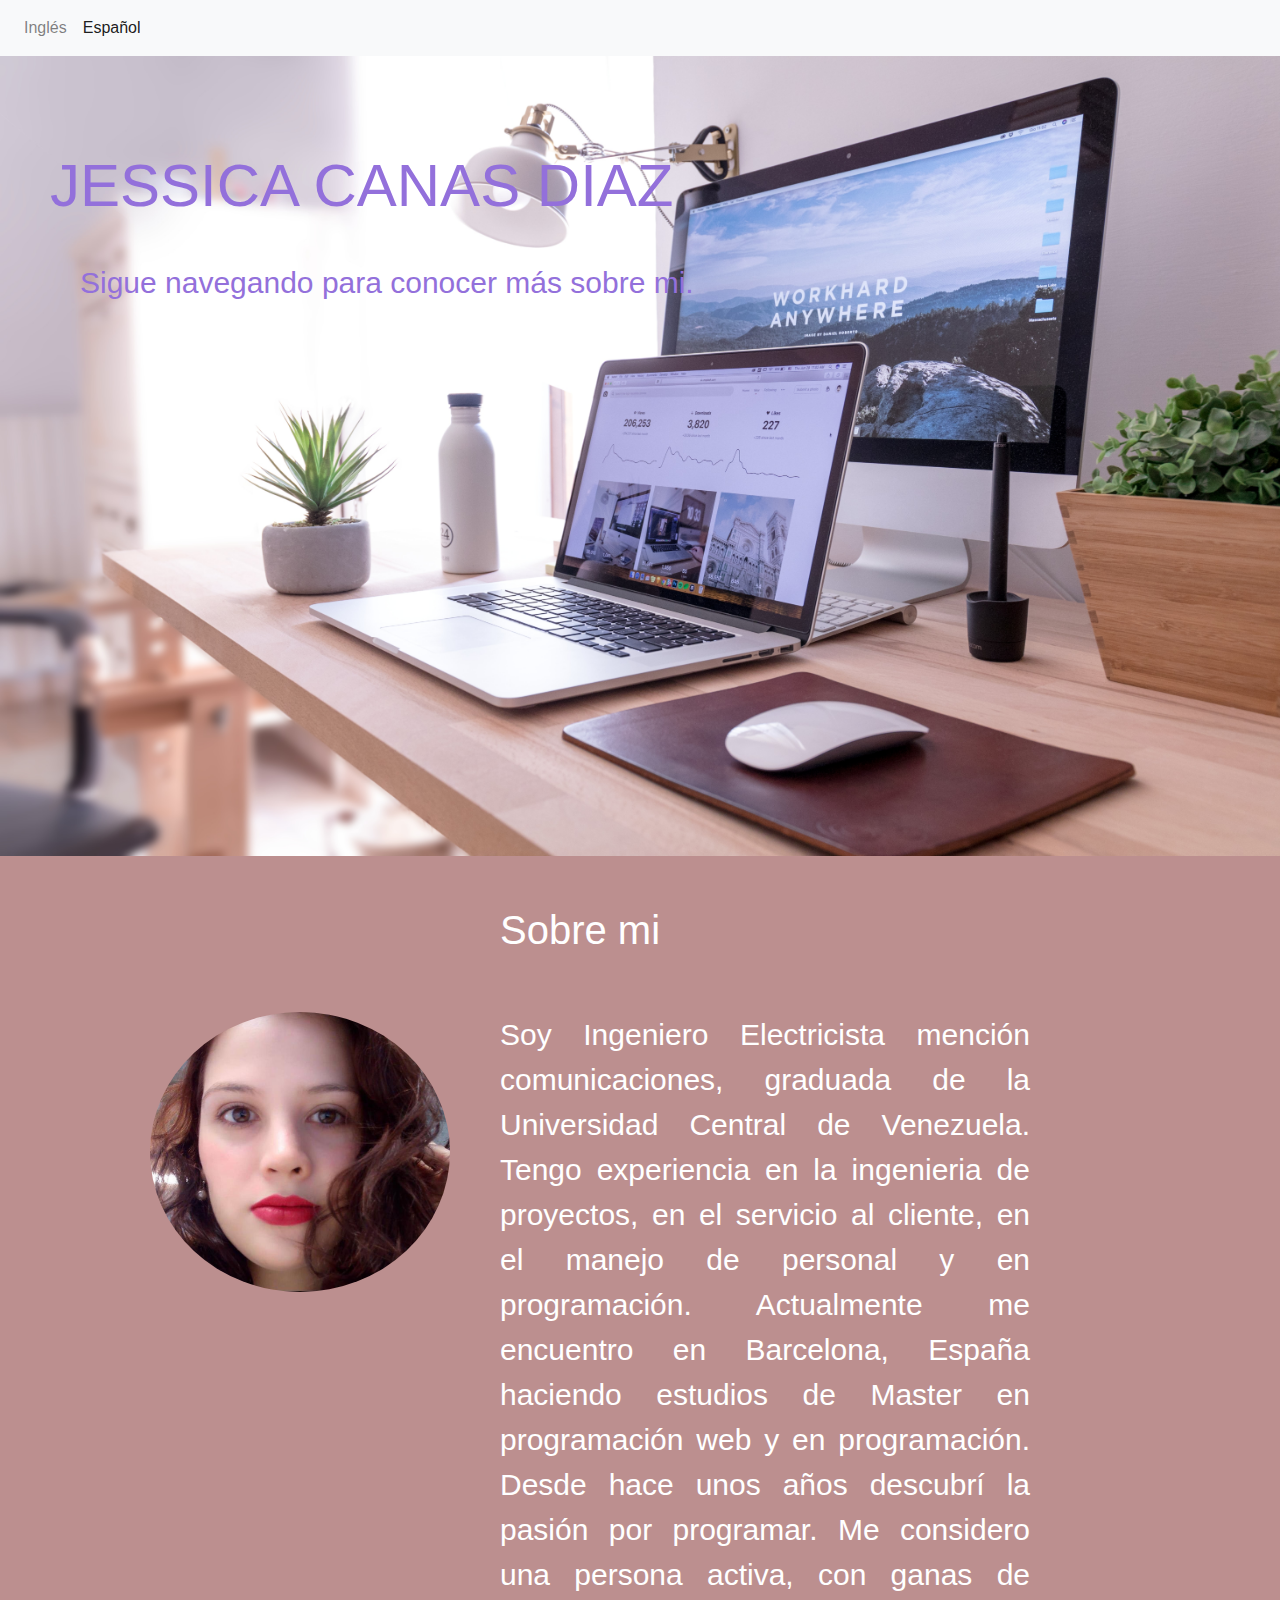
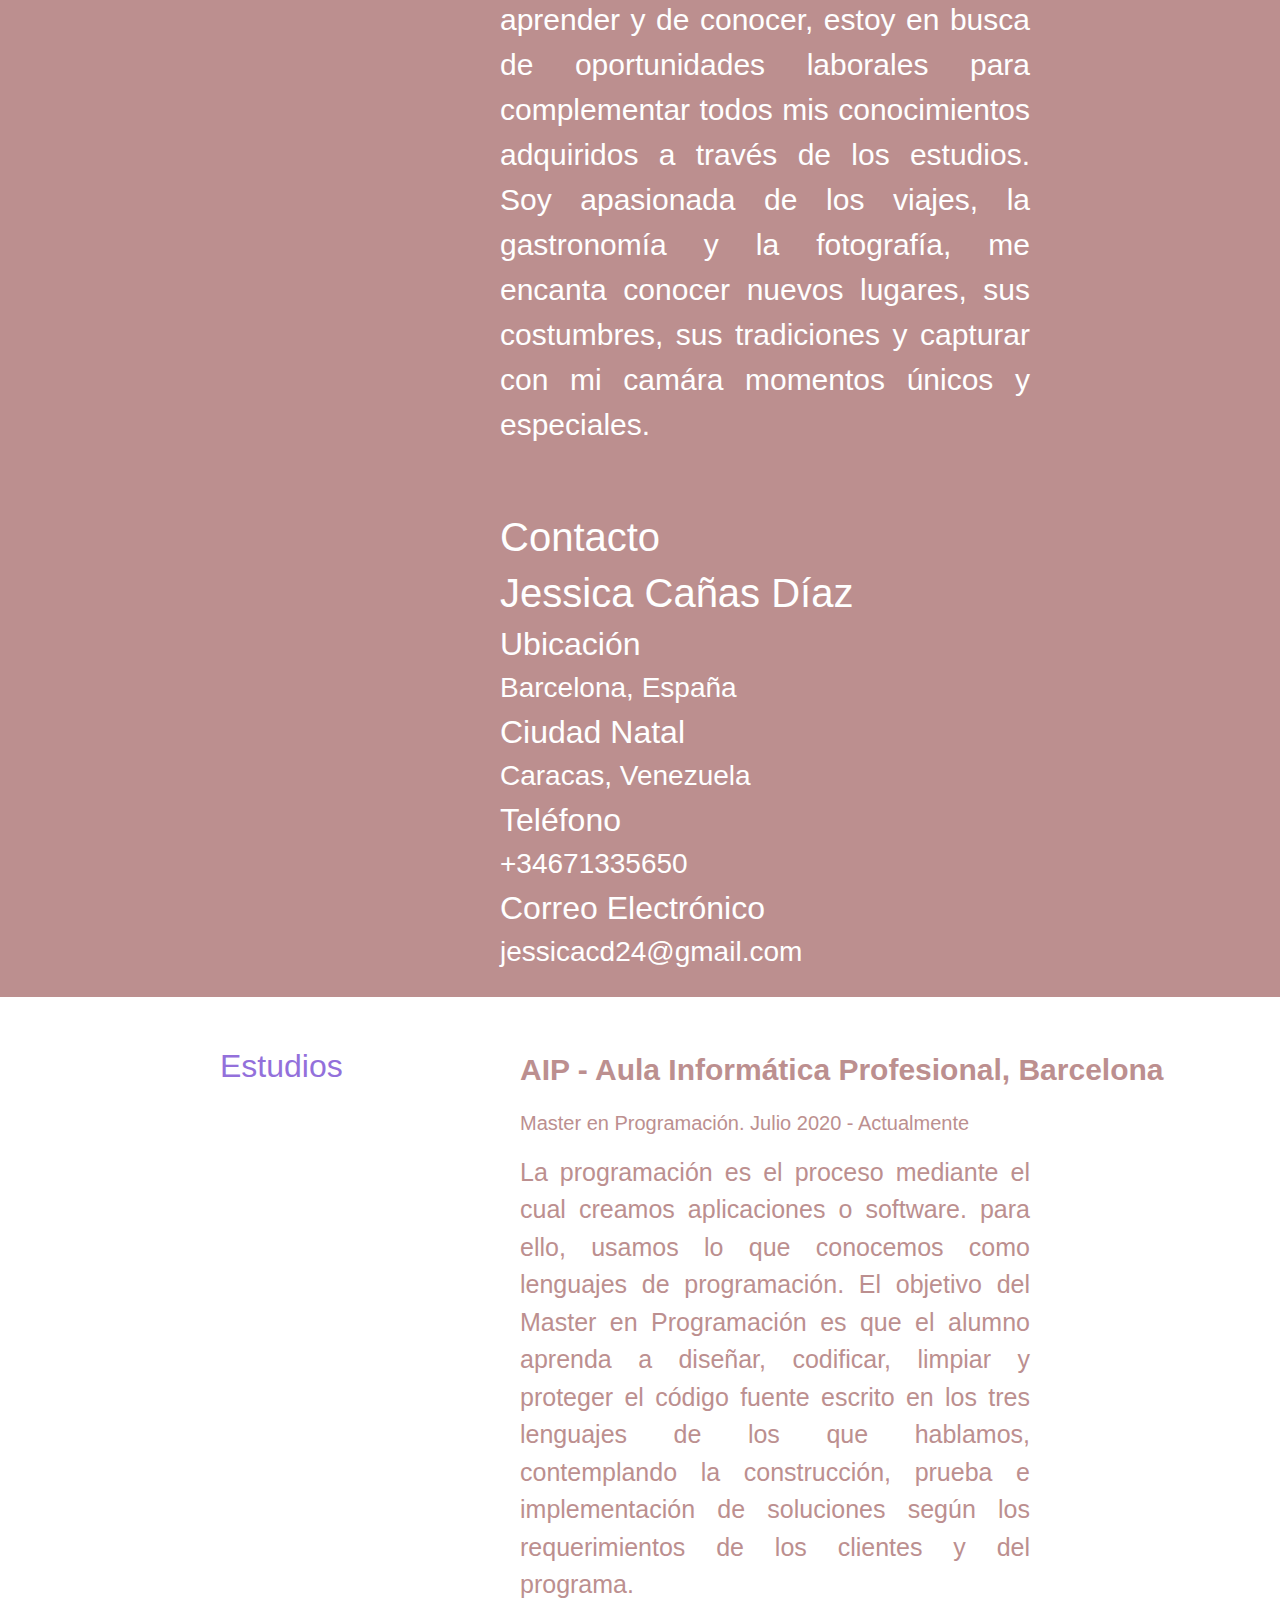
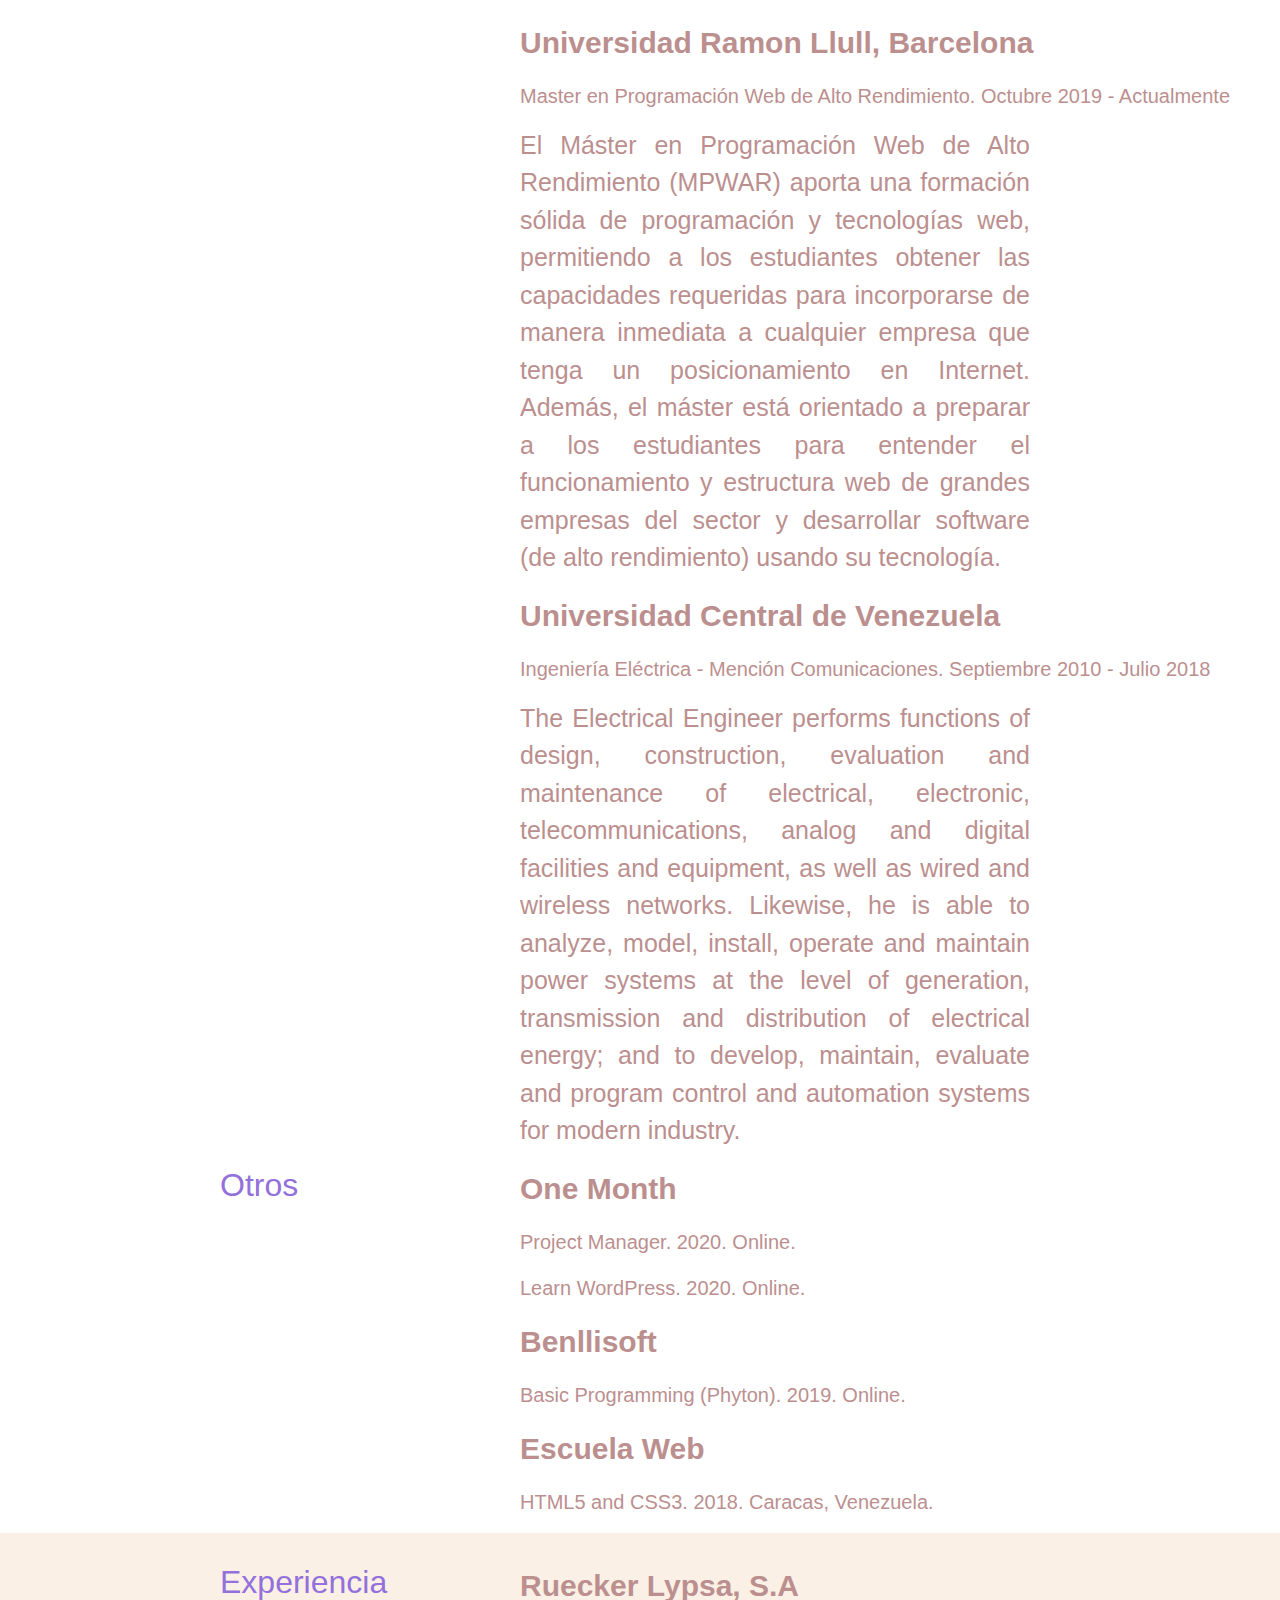
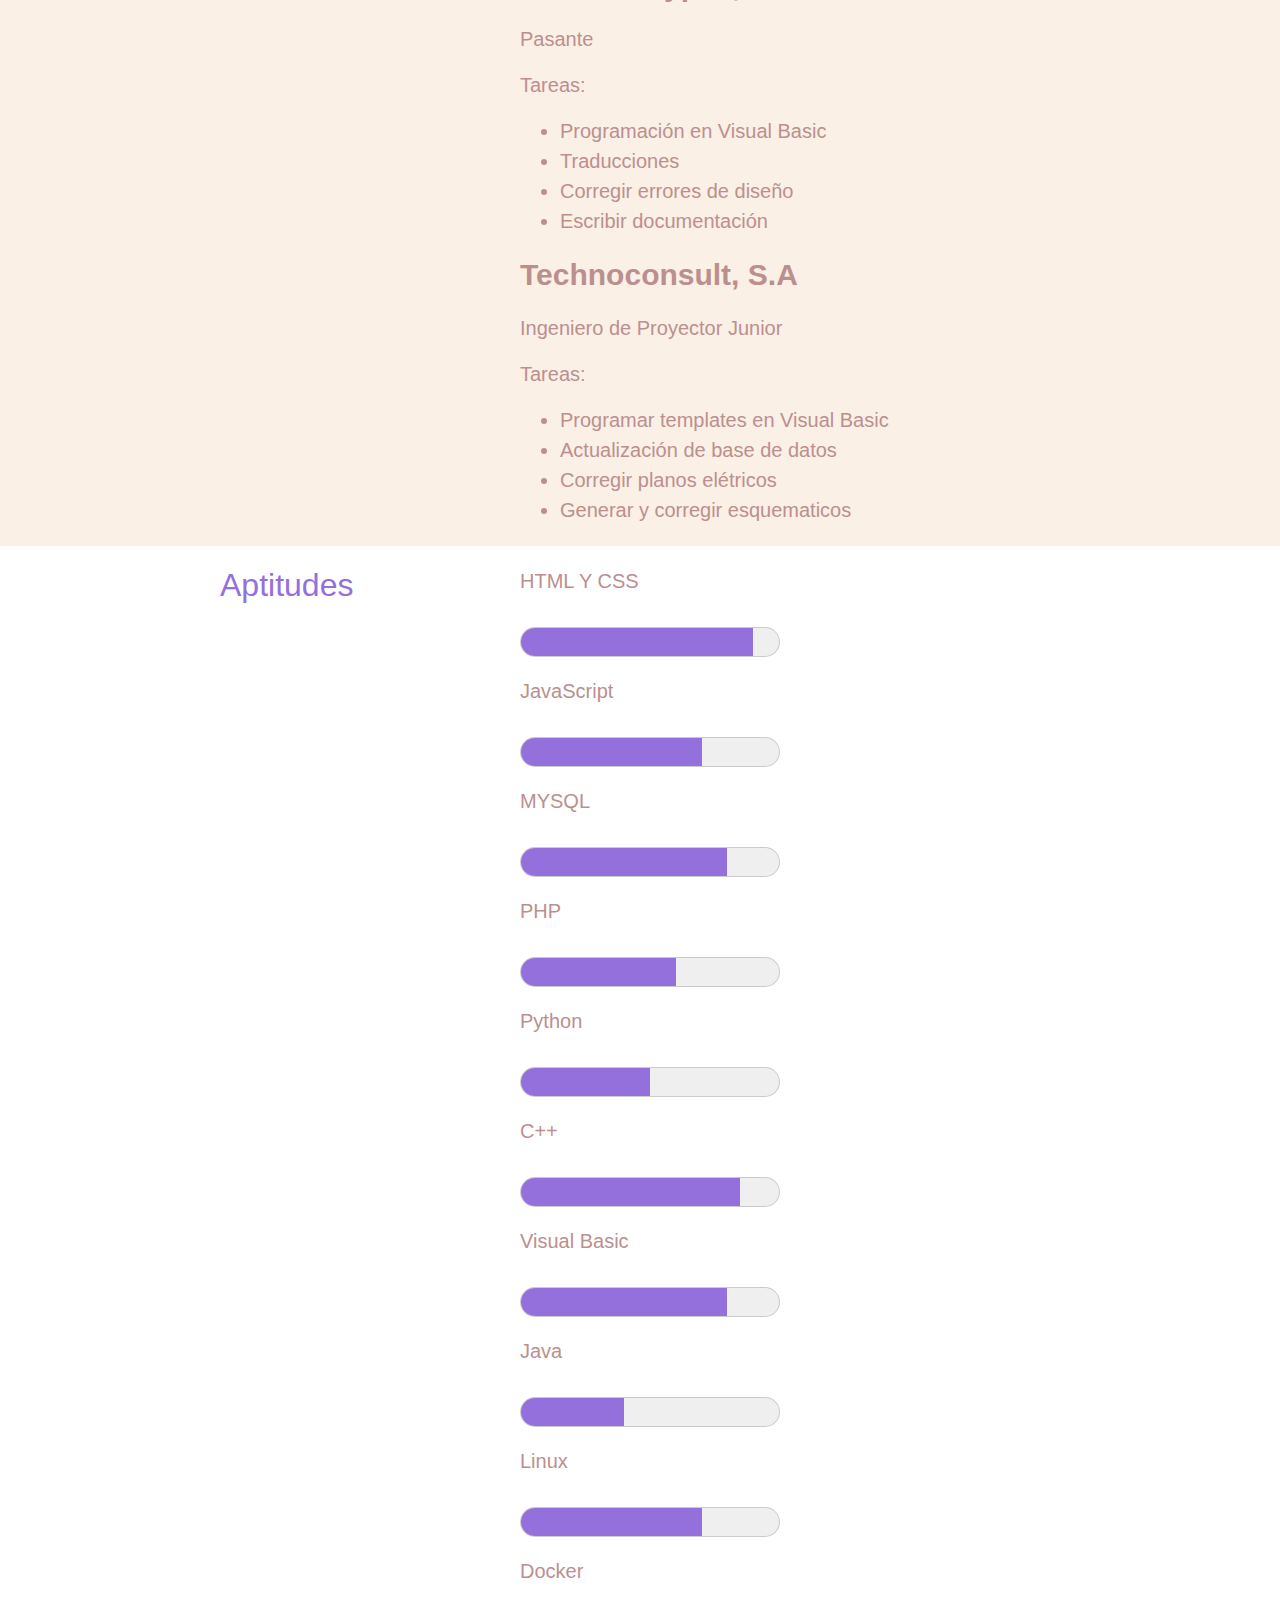
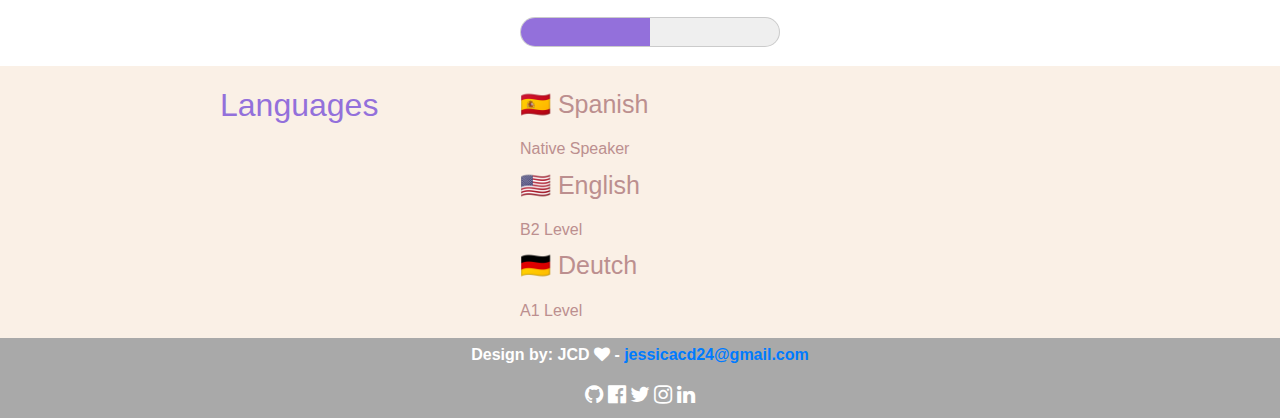
==== commit 457db635: "some improvements" ====
--- a/index-esp.html
+++ b/index-esp.html
@@ -48,20 +48,24 @@
         <div class="contact">
             <h1 class="contactTitle">Contacto</h1>
             <h1 class="contactName">Jessica Cañas Díaz</h1>
-            <h2><i class="fas fa-globe-americas"></i> Ubicación</h2>
+            <h2>Ubicación</h2>
+<!--            <i class="fas fa-globe-americas"></i>-->
             <h3>Barcelona, España</h3>
-            <h2><i class="fas fa-globe"> </i> Ciudad Natal</h2>
+            <h2>Ciudad Natal</h2>
+<!--            <i class="fas fa-globe"> </i>-->
             <h3>Caracas, Venezuela</h3>
-            <h2><i class="fas fa-phone-alt"> </i> Teléfono</h2>
+            <h2>Teléfono</h2>
+<!--            <i class="fas fa-phone-alt"> </i>-->
             <h3>+34671335650</h3>
-            <h2><i class="fas fa-envelope-open-text"> </i> Correo Electrónico</h2>
+            <h2>Correo Electrónico</h2>
+<!--            <i class="fas fa-envelope-open-text"> </i>-->
             <h3>jessicacd24@gmail.com</h3>
         </div>
-        <button type="button" class="btn btn-success" id="btn"> <i class="fas fa-download"></i> <a id="resume-link" href="doc/CVJessicaCanasDiaz-ES.pdf">Descargar CV</a> </button>
+<!--        <button type="button" class="btn btn-success" id="btn"> <i class="fas fa-download"></i> <a id="resume-link" href="doc/CVJessicaCanasDiaz-ES.pdf">Descargar CV</a> </button>-->
     </div>
 
     <div class="education">
-        <h2 class="education-title">Estudios</h2>
+        <h2 class="first-title">Estudios</h2>
         <div class="education-degree">
             <p class="generic-title">AIP - Aula Informática Profesional, Barcelona</p>
             <p>Master en Programación. Julio 2020 - Actualmente</p>
@@ -92,7 +96,7 @@
                 program control and automation systems for modern industry.
             </p>
         </div>
-        <h2 class="education-title">Otros</h2>
+        <h2 class="first-title">Otros</h2>
         <div class="education-degree">
             <p class="generic-title">One Month</p>
             <p>Project Manager.  2020. Online.</p>
@@ -105,7 +109,7 @@
     </div>
 
     <div class="work">
-        <h2 class="education-title">Experiencia</h2>
+        <h2 class="first-title">Experiencia</h2>
         <div class="education-degree">
             <p class="generic-title">Ruecker Lypsa, S.A</p>
             <p>Pasante</p>
@@ -130,7 +134,7 @@
     </div>
 
     <div class="skills">
-        <h2 class="education-title">Aptitudes</h2>
+        <h2 class="first-title">Aptitudes</h2>
 
         <div class="education-degree">
             <p>HTML Y CSS</p>
@@ -157,7 +161,7 @@
     </div>
 
     <div class="languages">
-        <h2 class="education-title">Languages</h2>
+        <h2 class="first-title">Languages</h2>
         <div class="education-degree">
             <p style="font-size: 25px;">&#x1F1EA;&#x1F1F8; Spanish</p>
             <h6>Native Speaker</h6>
@@ -169,13 +173,13 @@
     </div>
 
     <footer>
-        <p>Design by: JCD  <i class="fas fa-heart"> </i> - <a href="mailto:jessicacd24@gmail.com">jessicacd24@gmail.com</a></p>
+        <p>Design by: JCD  <i class="fa fa-heart"> </i> - <a href="mailto:jessicacd24@gmail.com">jessicacd24@gmail.com</a></p>
         <div class="media-author">
-            <i class="fab fa-github-square"><a href="https://github.com/jessicacd24/"></a></i>
-            <i class="fab fa-facebook-square"><a href="https://www.facebook.com/jessica.canas.585"></a></i>
-            <i class="fab fa-twitter-square"><a href="https://twitter.com/jekanas"></a> </i>
-            <i class="fab fa-instagram-square"><a href="https://www.instagram.com/jess_2403/"></a></i>
-            <i class="fab fa-linkedin"><a href="https://www.linkedin.com/in/jessica-ca%C3%B1as-18683a124/"></a> </i>
+            <i class="fa fa-github fa-lg"><a href="https://github.com/jessicacd24/"></a></i>
+            <i class="fa fa-facebook-official fa-lg"><a href="https://www.facebook.com/jessica.canas.585"></a></i>
+            <i class="fa fa-twitter fa-lg"><a href="https://twitter.com/jekanas"></a> </i>
+            <i class="fa fa-instagram fa-lg"><a href="https://www.instagram.com/jess_2403/"></a></i>
+            <i class="fa fa-linkedin fa-lg"><a href="https://www.linkedin.com/in/jessica-ca%C3%B1as-18683a124/"></a> </i>
         </div>
     </footer>
 </body>
--- a/css/index.css
+++ b/css/index.css
@@ -27,7 +27,7 @@
 {
     background-color: rosybrown;
     color: white;
-    padding-left: 540px;
+    padding-left: 500px;
 }
 
 .aboutMe-title
@@ -38,7 +38,7 @@
 
 .description
 {
-    padding-right: 350px;
+    padding-right: 250px;
     font-size: 30px;
     text-align: justify;
 }
@@ -61,8 +61,8 @@
 #btn
 {
     float: right;
-    margin-top: -500px;
-    margin-right: 500px;
+    margin-top: -930px;
+    margin-right: 900px;
     width: 300px;
     height: 100px;
     font-size: 20px;
@@ -100,7 +100,7 @@
 
 .first-title
 {
-    padding-left: 300px;
+    padding-left: 220px;
     color: mediumpurple;
     float: left;
 }
@@ -120,7 +120,7 @@
 
 .education-degree
 {
-    padding-left: 645px;
+    padding-left: 520px;
     font-size: 20px;
     color: rosybrown;
 }
@@ -181,4 +181,4 @@
     text-decoration: none;
     height: 80px;
     padding-top: 5px;
-}+}
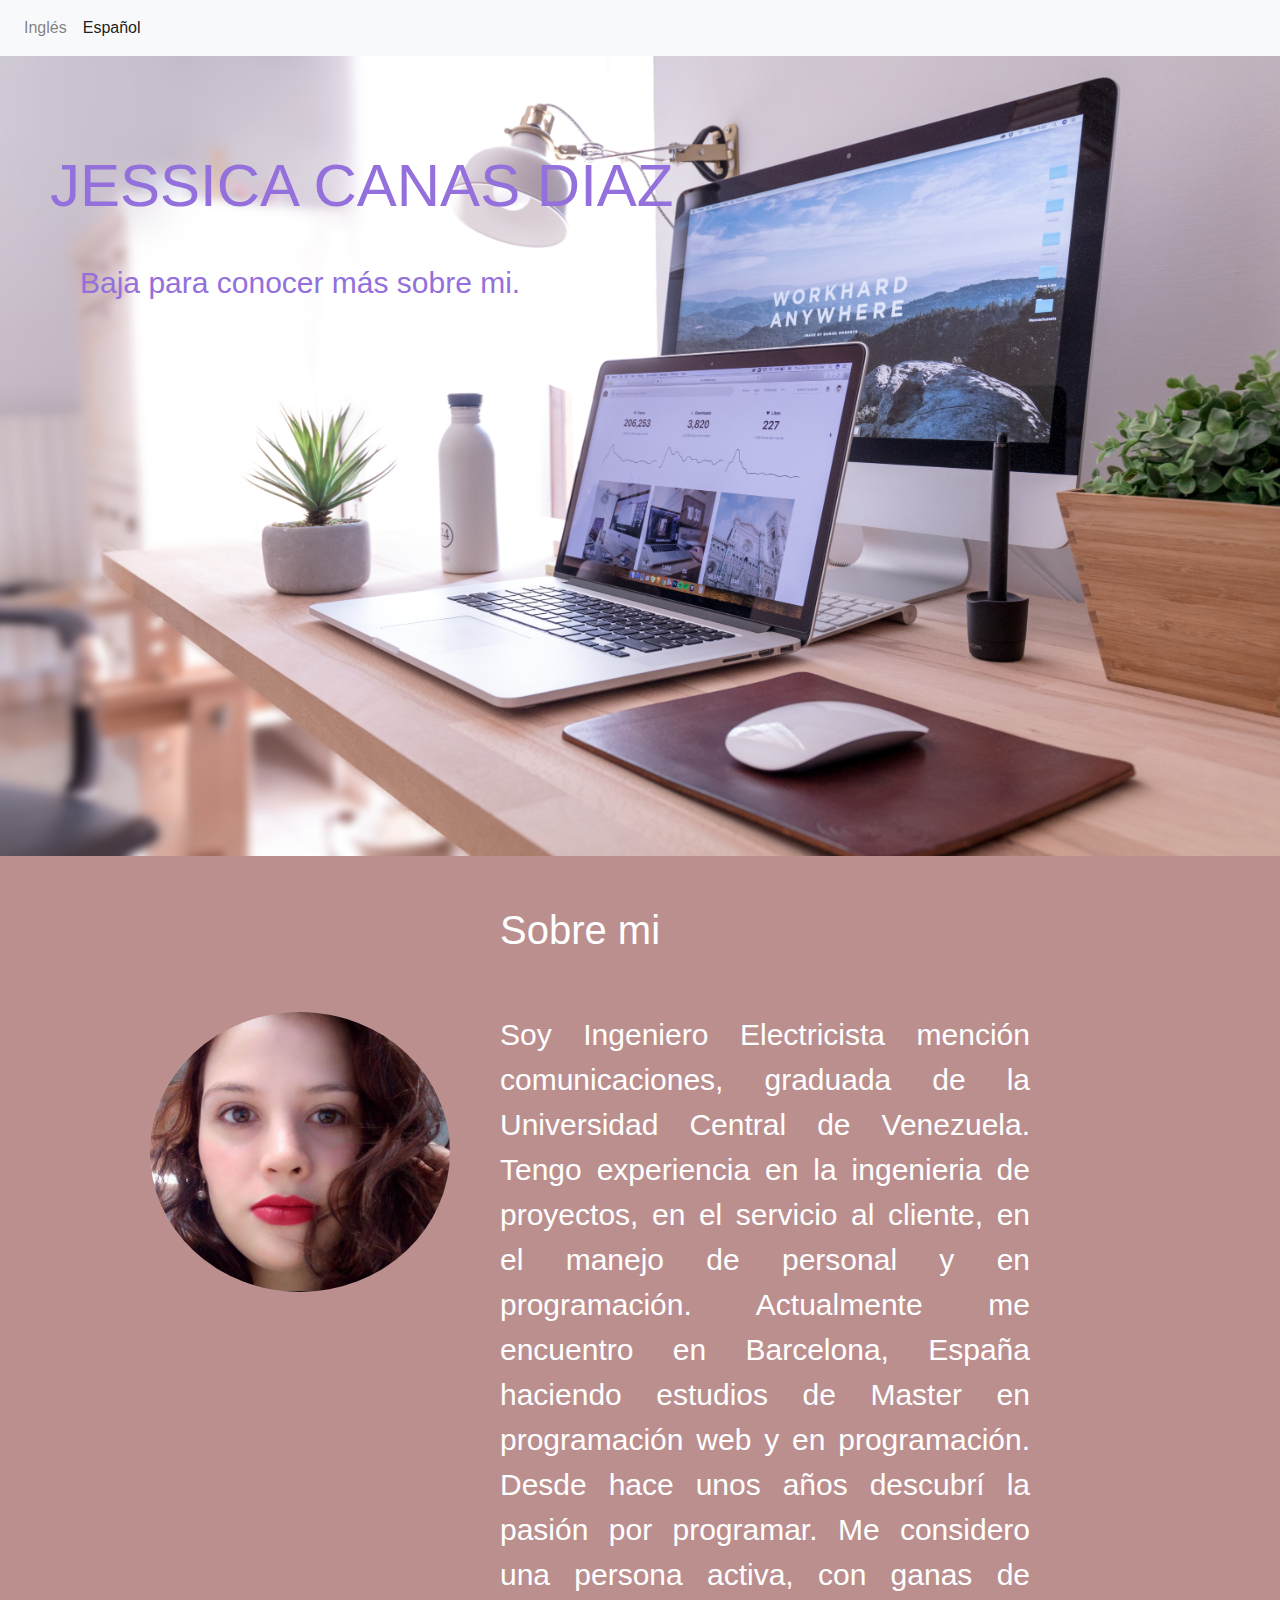
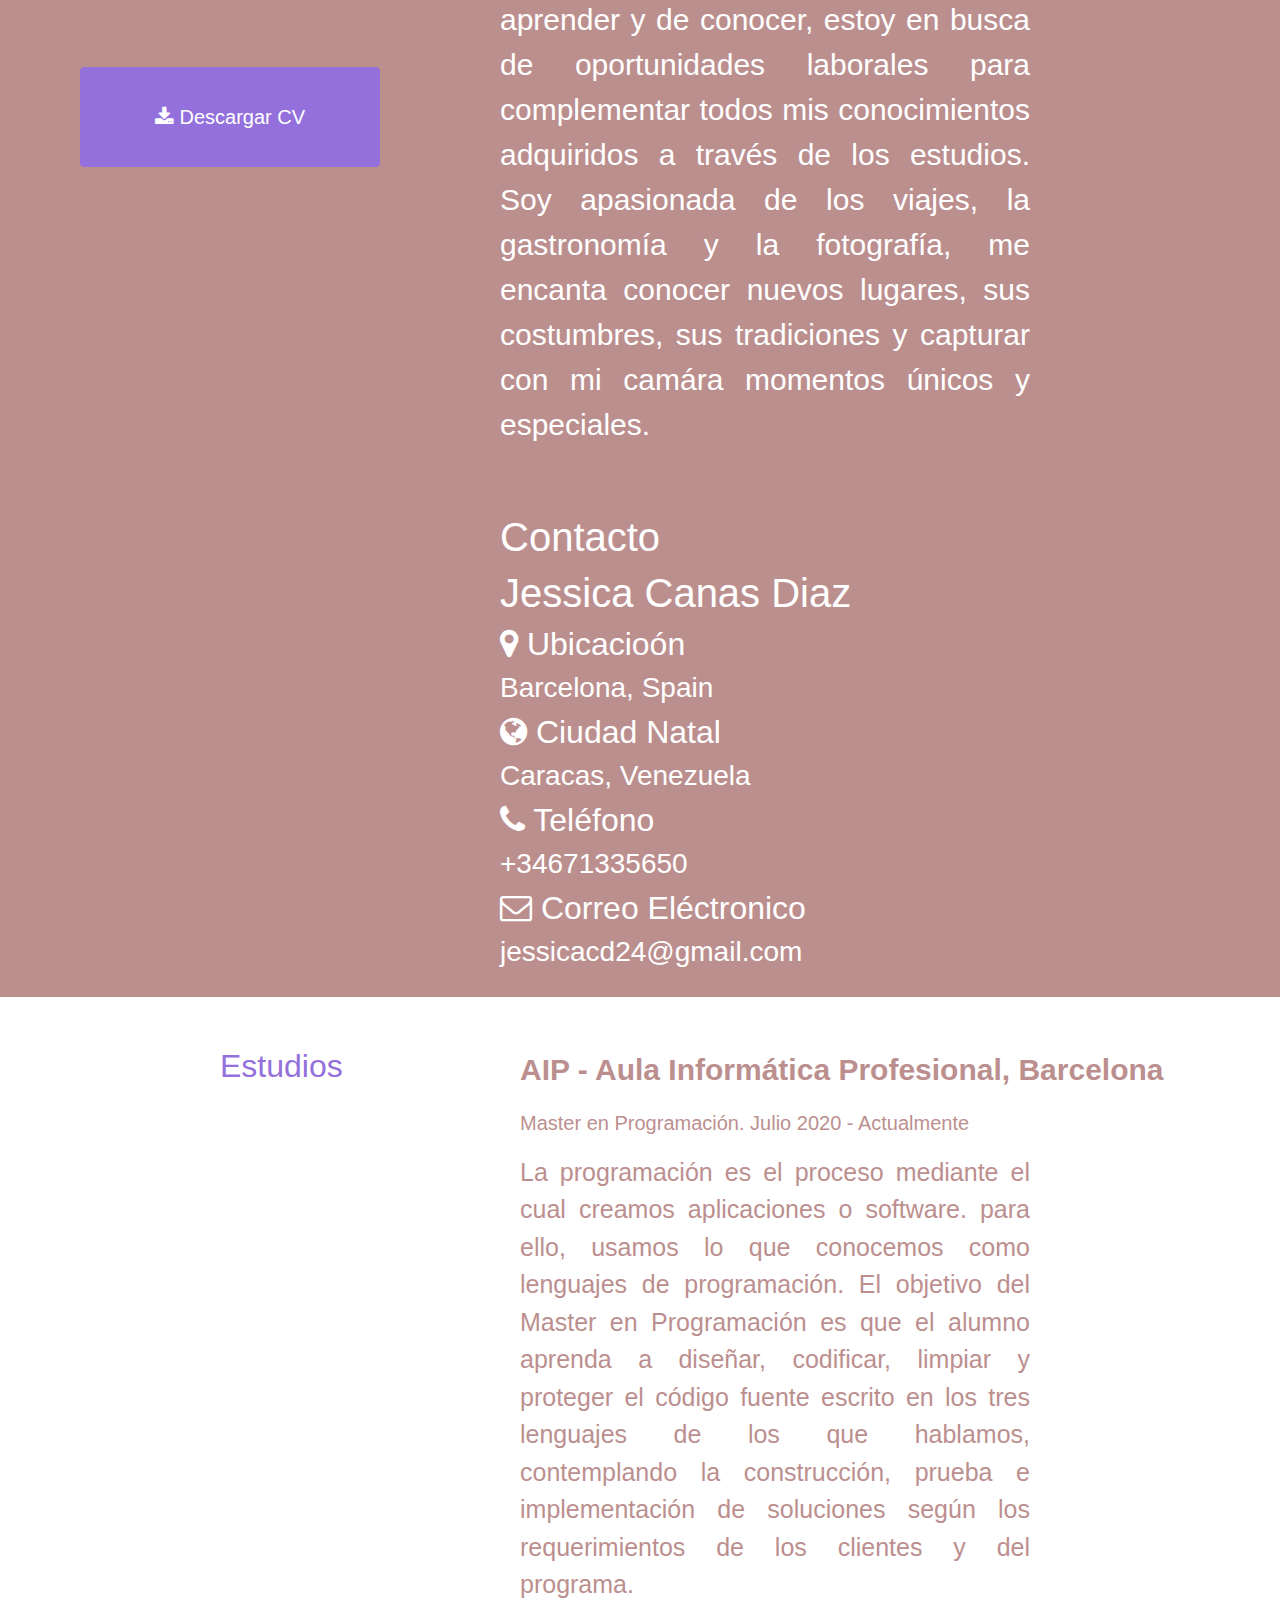
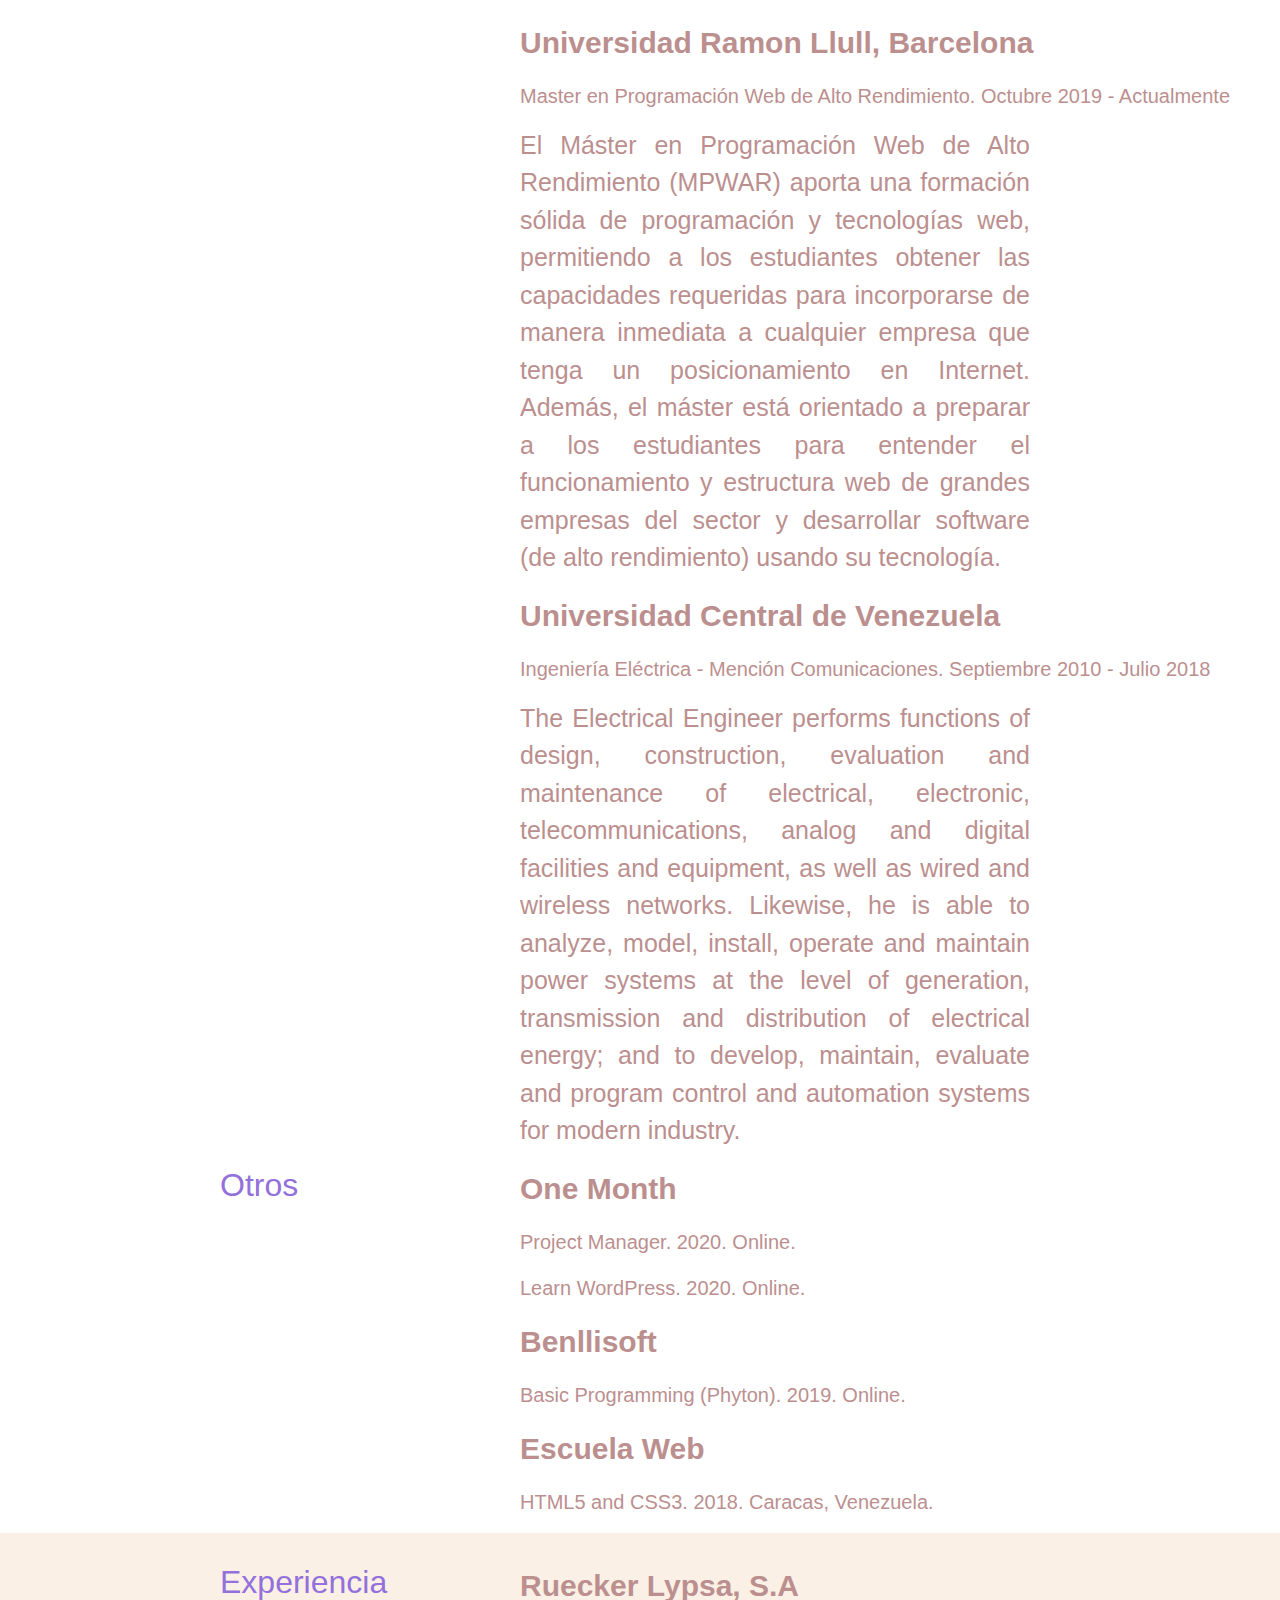
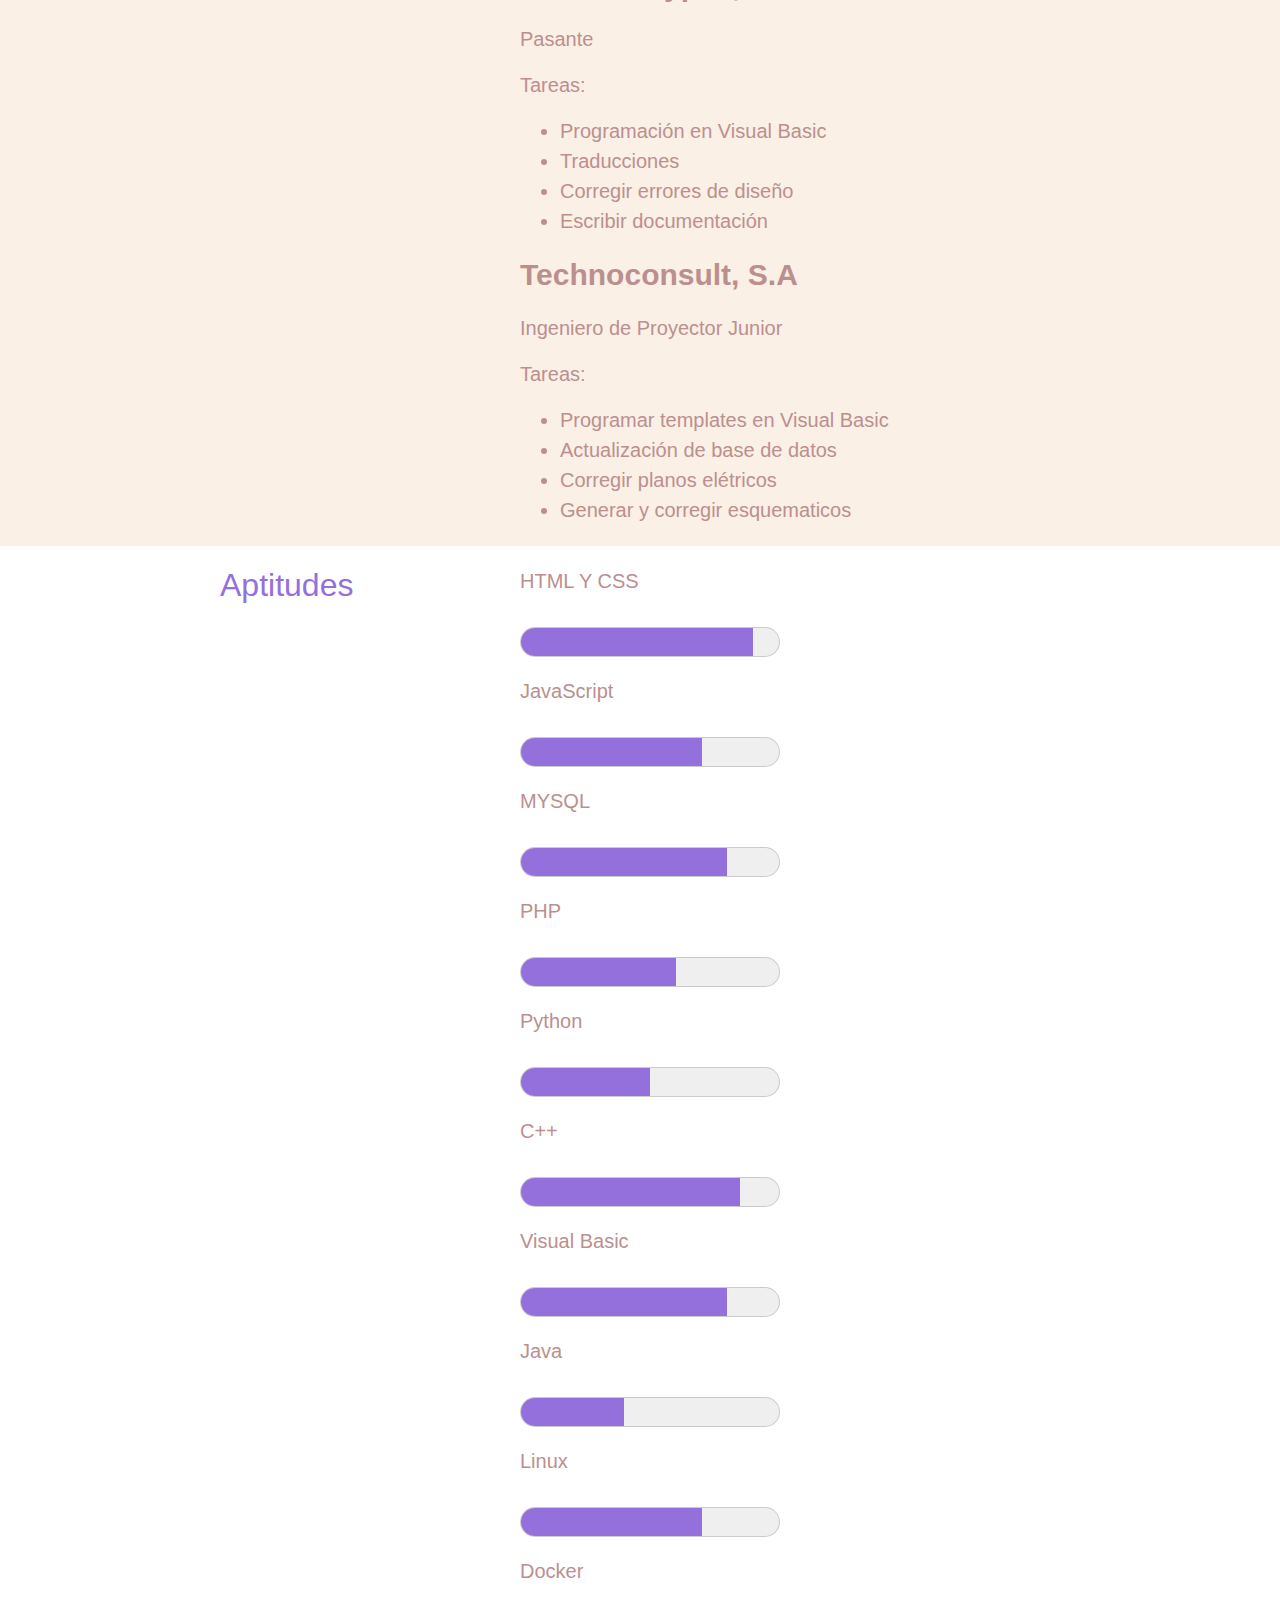
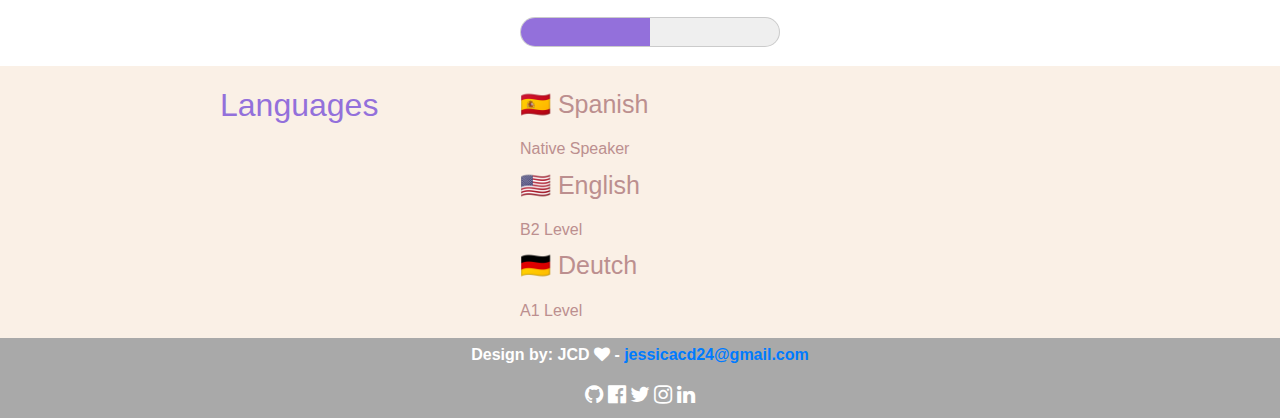
==== commit a3640344: "some improvements" ====
--- a/index-esp.html
+++ b/index-esp.html
@@ -29,7 +29,7 @@
     <div class="header">
         <img alt="Desktop" class="headImage" src="img/desktop.jpg"/>
         <h1 class="name">JESSICA CANAS DIAZ</h1>
-        <p class="learnMore">Sigue navegando para conocer más sobre mi.</p>
+        <p class="learnMore">Baja para conocer más sobre mi.</p>
     </div>
 
     <div class="aboutMe">
@@ -46,23 +46,20 @@
             costumbres, sus tradiciones y capturar con mi camára momentos únicos y especiales.
         </p>
         <div class="contact">
-            <h1 class="contactTitle">Contacto</h1>
-            <h1 class="contactName">Jessica Cañas Díaz</h1>
-            <h2>Ubicación</h2>
-<!--            <i class="fas fa-globe-americas"></i>-->
-            <h3>Barcelona, España</h3>
-            <h2>Ciudad Natal</h2>
-<!--            <i class="fas fa-globe"> </i>-->
+            <h1>Contacto</h1>
+            <h1>Jessica Canas Diaz</h1>
+            <h2><i class="fa fa-map-marker"> </i> Ubicacio&oacute;n</h2>
+            <h3>Barcelona, Spain</h3>
+            <h2><i class="fa fa-globe"> </i> Ciudad Natal</h2>
             <h3>Caracas, Venezuela</h3>
-            <h2>Teléfono</h2>
-<!--            <i class="fas fa-phone-alt"> </i>-->
+            <h2><i class="fa fa-phone"> </i> Tel&eacute;fono</h2>
             <h3>+34671335650</h3>
-            <h2>Correo Electrónico</h2>
-<!--            <i class="fas fa-envelope-open-text"> </i>-->
+            <h2><i class="fa fa-envelope-o"> </i> Correo El&eacute;ctronico</h2>
             <h3>jessicacd24@gmail.com</h3>
         </div>
-<!--        <button type="button" class="btn btn-success" id="btn"> <i class="fas fa-download"></i> <a id="resume-link" href="doc/CVJessicaCanasDiaz-ES.pdf">Descargar CV</a> </button>-->
     </div>
+
+    <button type="button" class="btn btn-success" id="btn"> <i class="fa fa-download"></i> <a id="resume-link" href="doc/CVJessicaCanasDiaz-ES.pdf">Descargar CV</a> </button>
 
     <div class="education">
         <h2 class="first-title">Estudios</h2>
